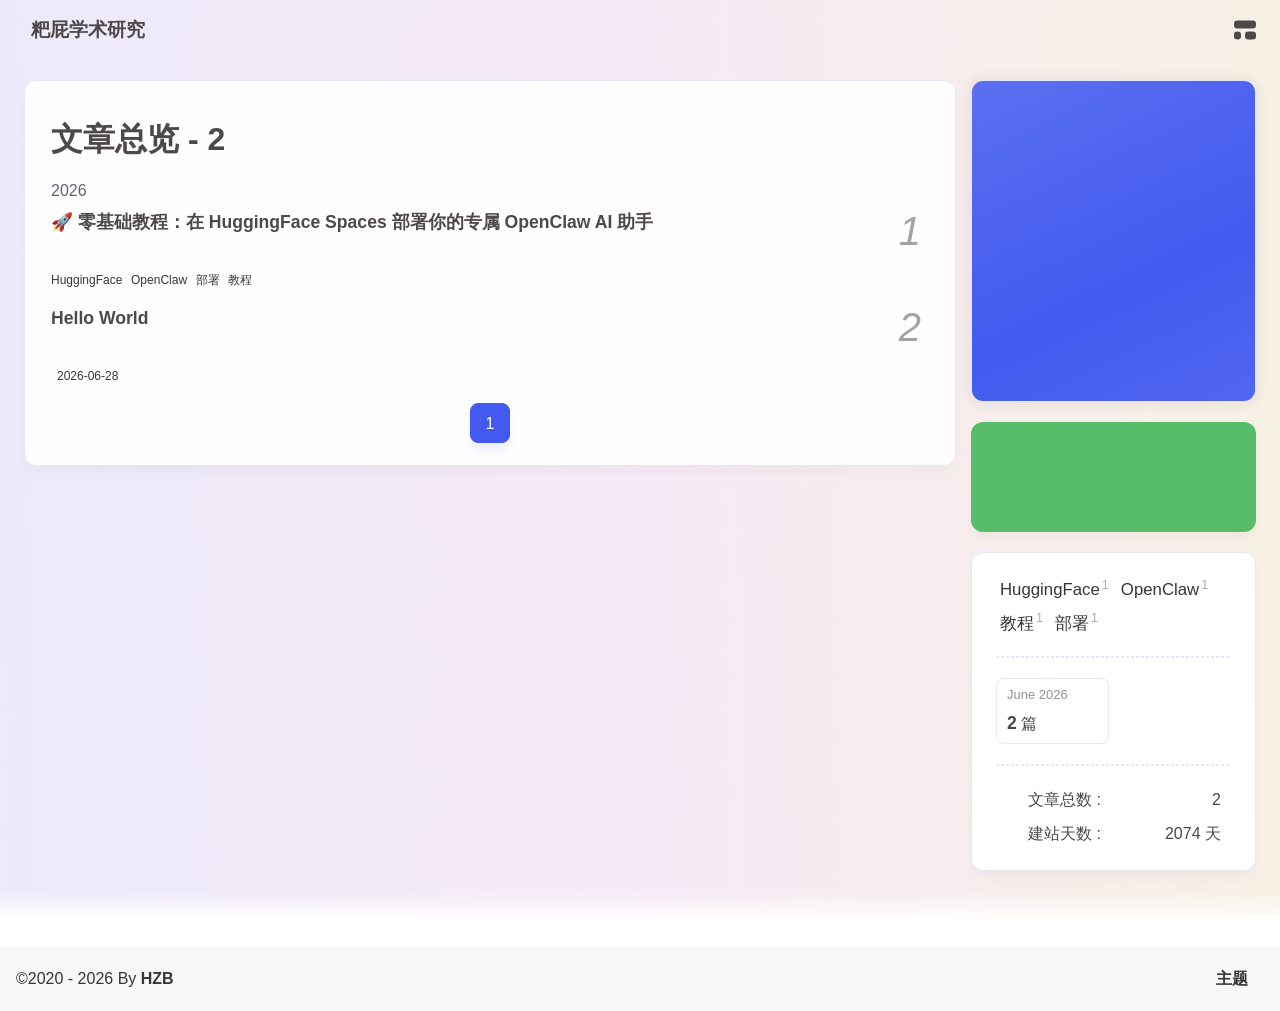
==== archives/index.html @ 5ebb1b1a "Site updated: 2026-06-28 13:34:17" ====
<!DOCTYPE html><html lang="zh" data-theme="light"><head><meta charset="UTF-8"><meta http-equiv="X-UA-Compatible" content="IE=edge"><meta name="viewport" content="width=device-width, initial-scale=1.0, user-scalable=no"><title>归档 | 粑屁学术研究</title><meta name="author" content="HZB"><meta name="copyright" content="HZB"><meta name="format-detection" content="telephone=no"><meta name="theme-color" content="#f7f9fe"><meta name="mobile-web-app-capable" content="yes"><meta name="apple-touch-fullscreen" content="yes"><meta name="apple-mobile-web-app-title" content="归档"><meta name="application-name" content="归档"><meta name="apple-mobile-web-app-capable" content="yes"><meta name="apple-mobile-web-app-status-bar-style" content="#f7f9fe"><meta property="og:type" content="website"><meta property="og:title" content="归档"><meta property="og:url" content="http://878088.xyz/archives/index.html"><meta property="og:site_name" content="粑屁学术研究"><meta property="og:description" content="归档"><meta property="og:locale" content="zh"><meta property="og:image" content="https://bu.dusays.com/2023/04/27/64496e511b09c.jpg"><meta property="article:author" content="HZB"><meta property="article:tag"><meta name="twitter:card" content="summary"><meta name="twitter:image" content="https://bu.dusays.com/2023/04/27/64496e511b09c.jpg"><meta name="description" content="归档"><link rel="shortcut icon" href="/favicon.ico"><link rel="canonical" href="http://878088.xyz/archives/"><link rel="preconnect" href="//cdn.cbd.int"/><meta name="google-site-verification" content="xxx"/><meta name="baidu-site-verification" content="code-xxx"/><meta name="msvalidate.01" content="xxx"/><link rel="stylesheet" href="/css/index.css"><link rel="stylesheet" href="https://cdn.cbd.int/node-snackbar@0.1.16/dist/snackbar.min.css" media="print" onload="this.media='all'"><link rel="stylesheet" href="https://cdn.cbd.int/@fancyapps/ui@6.1.6/dist/fancybox/fancybox.css" media="print" onload="this.media='all'"><script>const GLOBAL_CONFIG = {
  linkPageTop: undefined,
  peoplecanvas: {"enable":true,"img":"https://upload-bbs.miyoushe.com/upload/2024/07/27/125766904/ba62475f396df9de3316a08ed9e65d86_5680958632268053399..png"},
  postHeadAiDescription: {"enable":true,"gptName":"AnZhiYu","mode":"local","switchBtn":false,"btnLink":"https://afdian.net/item/886a79d4db6711eda42a52540025c377","randomNum":3,"basicWordCount":1000,"key":"xxxx","Referer":"https://xx.xx/"},
  diytitle: {"enable":true,"leaveTitle":"w(ﾟДﾟ)w 不要走！再看看嘛！","backTitle":"♪(^∇^*)欢迎肥来！"},
  LA51: undefined,
  greetingBox: undefined,
  twikooEnvId: '',
  commentBarrageConfig:undefined,
  music_page_default: "nav_music",
  root: '/',
  preloader: {"source":3},
  friends_vue_info: undefined,
  navMusic: true,
  mainTone: undefined,
  authorStatus: undefined,
  algolia: undefined,
  localSearch: undefined,
  translate: {"defaultEncoding":2,"translateDelay":0,"msgToTraditionalChinese":"繁","msgToSimplifiedChinese":"简","rightMenuMsgToTraditionalChinese":"转为繁体","rightMenuMsgToSimplifiedChinese":"转为简体"},
  noticeOutdate: undefined,
  highlight: {"plugin":"highlight.js","highlightCopy":true,"highlightLang":true,"highlightHeightLimit":330},
  copy: {
    success: '复制成功',
    error: '复制错误',
    noSupport: '浏览器不支持'
  },
  relativeDate: {
    homepage: false,
    simplehomepage: true,
    post: false
  },
  runtime: '天',
  date_suffix: {
    just: '刚刚',
    min: '分钟前',
    hour: '小时前',
    day: '天前',
    month: '个月前'
  },
  copyright: {"copy":true,"copyrightEbable":false,"limitCount":50,"languages":{"author":"作者: HZB","link":"链接: ","source":"来源: 粑屁学术研究","info":"著作权归作者所有。商业转载请联系作者获得授权，非商业转载请注明出处。","copySuccess":"复制成功，复制和转载请标注本文地址"}},
  lightbox: 'fancybox',
  Snackbar: {"chs_to_cht":"你已切换为繁体","cht_to_chs":"你已切换为简体","day_to_night":"你已切换为深色模式","night_to_day":"你已切换为浅色模式","bgLight":"#425AEF","bgDark":"#1f1f1f","position":"top-center"},
  source: {
    justifiedGallery: {
      js: 'https://cdn.cbd.int/flickr-justified-gallery@2.2.0/dist/fjGallery.min.js',
      css: 'https://cdn.cbd.int/flickr-justified-gallery@2.2.0/dist/fjGallery.css'
    }
  },
  isPhotoFigcaption: false,
  islazyload: true,
  isAnchor: false,
  shortcutKey: undefined,
  autoDarkmode: true
}</script><script id="config-diff">var GLOBAL_CONFIG_SITE = {
  configTitle: '粑屁学术研究',
  title: '归档',
  postAI: '',
  pageFillDescription: '归档',
  isPost: false,
  isHome: false,
  isHighlightShrink: false,
  isToc: false,
  postUpdate: '2026-06-28 13:34:13',
  postMainColor: '',
}</script><noscript><style type="text/css">
  #nav {
    opacity: 1
  }
  .justified-gallery img {
    opacity: 1
  }

  #recent-posts time,
  #post-meta time {
    display: inline !important
  }
</style></noscript><script>(win=>{
      win.saveToLocal = {
        set: (key, value, ttl) => {
          if (ttl === 0) return
          const now = Date.now()
          const expiry = now + ttl * 86400000
          const item = {
            value,
            expiry
          }
          localStorage.setItem(key, JSON.stringify(item))
        },
      
        get: key => {
          const itemStr = localStorage.getItem(key)
      
          if (!itemStr) {
            return undefined
          }
          const item = JSON.parse(itemStr)
          const now = Date.now()
      
          if (now > item.expiry) {
            localStorage.removeItem(key)
            return undefined
          }
          return item.value
        }
      }
    
      win.getScript = (url, attr = {}) => new Promise((resolve, reject) => {
        const script = document.createElement('script')
        script.src = url
        script.async = true
        script.onerror = reject
        script.onload = script.onreadystatechange = function() {
          const loadState = this.readyState
          if (loadState && loadState !== 'loaded' && loadState !== 'complete') return
          script.onload = script.onreadystatechange = null
          resolve()
        }

        Object.keys(attr).forEach(key => {
          script.setAttribute(key, attr[key])
        })

        document.head.appendChild(script)
      })
    
      win.getCSS = (url, id = false) => new Promise((resolve, reject) => {
        const link = document.createElement('link')
        link.rel = 'stylesheet'
        link.href = url
        if (id) link.id = id
        link.onerror = reject
        link.onload = link.onreadystatechange = function() {
          const loadState = this.readyState
          if (loadState && loadState !== 'loaded' && loadState !== 'complete') return
          link.onload = link.onreadystatechange = null
          resolve()
        }
        document.head.appendChild(link)
      })
    
      win.activateDarkMode = () => {
        document.documentElement.setAttribute('data-theme', 'dark')
        if (document.querySelector('meta[name="theme-color"]') !== null) {
          document.querySelector('meta[name="theme-color"]').setAttribute('content', '#18171d')
        }
      }
      win.activateLightMode = () => {
        document.documentElement.setAttribute('data-theme', 'light')
        if (document.querySelector('meta[name="theme-color"]') !== null) {
          document.querySelector('meta[name="theme-color"]').setAttribute('content', '#f7f9fe')
        }
      }
      const t = saveToLocal.get('theme')
    
          const isDarkMode = window.matchMedia('(prefers-color-scheme: dark)').matches
          const isLightMode = window.matchMedia('(prefers-color-scheme: light)').matches
          const isNotSpecified = window.matchMedia('(prefers-color-scheme: no-preference)').matches
          const hasNoSupport = !isDarkMode && !isLightMode && !isNotSpecified

          if (t === undefined) {
            if (isLightMode) activateLightMode()
            else if (isDarkMode) activateDarkMode()
            else if (isNotSpecified || hasNoSupport) {
              const now = new Date()
              const hour = now.getHours()
              const isNight = hour <= 6 || hour >= 18
              isNight ? activateDarkMode() : activateLightMode()
            }
            window.matchMedia('(prefers-color-scheme: dark)').addListener(e => {
              if (saveToLocal.get('theme') === undefined) {
                e.matches ? activateDarkMode() : activateLightMode()
              }
            })
          } else if (t === 'light') activateLightMode()
          else activateDarkMode()
        
      const asideStatus = saveToLocal.get('aside-status')
      if (asideStatus !== undefined) {
        if (asideStatus === 'hide') {
          document.documentElement.classList.add('hide-aside')
        } else {
          document.documentElement.classList.remove('hide-aside')
        }
      }
    
      const detectApple = () => {
        if(/iPad|iPhone|iPod|Macintosh/.test(navigator.userAgent)){
          document.documentElement.classList.add('apple')
        }
      }
      detectApple()
    })(window)</script><link rel="stylesheet" href="/css/custom.css" media="defer" onload="this.media='all'"><meta name="generator" content="Hexo 8.1.2"></head><body data-type="anzhiyu"><div id="web_bg"></div><div id="an_music_bg"></div><div id="loading-box" onclick="document.getElementById(&quot;loading-box&quot;).classList.add(&quot;loaded&quot;)"><div class="loading-bg"><img class="loading-img nolazyload" alt="加载头像" src="https://npm.elemecdn.com/anzhiyu-blog-static@1.0.4/img/avatar.jpg"/><div class="loading-image-dot"></div></div></div><script>const preloader = {
  endLoading: () => {
    document.getElementById('loading-box').classList.add("loaded");
  },
  initLoading: () => {
    document.getElementById('loading-box').classList.remove("loaded")
  }
}
window.addEventListener('load',()=> { preloader.endLoading() })
setTimeout(function(){preloader.endLoading();},10000)

if (true) {
  document.addEventListener('pjax:send', () => { preloader.initLoading() })
  document.addEventListener('pjax:complete', () => { preloader.endLoading() })
}</script><link rel="stylesheet" href="https://cdn.cbd.int/anzhiyu-theme-static@1.1.10/progress_bar/progress_bar.css"/><script async="async" src="https://cdn.cbd.int/pace-js@1.2.4/pace.min.js" data-pace-options="{ &quot;restartOnRequestAfter&quot;:false,&quot;eventLag&quot;:false}"></script><div class="page" id="body-wrap"><header class="not-top-img" id="page-header"><nav id="nav"><div id="nav-group"><span id="blog_name"><a id="site-name" href="/" accesskey="h"><div class="title">粑屁学术研究</div><i class="anzhiyufont anzhiyu-icon-house-chimney"></i></a></span><div class="mask-name-container"><div id="name-container"><a id="page-name" href="javascript:anzhiyu.scrollToDest(0, 500)">PAGE_NAME</a></div></div><div id="menus"></div><div id="nav-right"><div class="nav-button" id="randomPost_button"><a class="site-page" onclick="toRandomPost()" title="隨機前往一個文章" href="javascript:void(0);"><i class="anzhiyufont anzhiyu-icon-dice"></i></a></div><input id="center-console" type="checkbox"/><label class="widget" for="center-console" title="中控台" onclick="anzhiyu.switchConsole();"><i class="left"></i><i class="widget center"></i><i class="widget right"></i></label><div id="console"><div class="console-card-group-reward"><ul class="reward-all console-card"><li class="reward-item"><a href="https://npm.elemecdn.com/anzhiyu-blog@1.1.6/img/post/common/qrcode-weichat.png" target="_blank"><img class="post-qr-code-img" alt="微信" src= "[data-uri]" onerror="this.onerror=null,this.src=&quot;/img/404.jpg&quot;" data-lazy-src="https://npm.elemecdn.com/anzhiyu-blog@1.1.6/img/post/common/qrcode-weichat.png"/></a><div class="post-qr-code-desc">微信</div></li><li class="reward-item"><a href="https://npm.elemecdn.com/anzhiyu-blog@1.1.6/img/post/common/qrcode-alipay.png" target="_blank"><img class="post-qr-code-img" alt="支付宝" src= "[data-uri]" onerror="this.onerror=null,this.src=&quot;/img/404.jpg&quot;" data-lazy-src="https://npm.elemecdn.com/anzhiyu-blog@1.1.6/img/post/common/qrcode-alipay.png"/></a><div class="post-qr-code-desc">支付宝</div></li></ul></div><div class="console-card-group"><div class="console-card-group-left"><div class="console-card" id="card-newest-comments"><div class="card-content"><div class="author-content-item-tips">互動</div><span class="author-content-item-title"> 最新评论</span></div><div class="aside-list"><span>正在加载中...</span></div></div></div><div class="console-card-group-right"><div class="console-card tags"><div class="card-content"><div class="author-content-item-tips">興趣點</div><span class="author-content-item-title">尋找你感興趣的領域</span><div class="card-tags"><div class="item-headline"></div><div class="card-tag-cloud"><a href="/tags/HuggingFace/" style="font-size: 1.05rem;">HuggingFace<sup>1</sup></a><a href="/tags/OpenClaw/" style="font-size: 1.05rem;">OpenClaw<sup>1</sup></a><a href="/tags/%E6%95%99%E7%A8%8B/" style="font-size: 1.05rem;">教程<sup>1</sup></a><a href="/tags/%E9%83%A8%E7%BD%B2/" style="font-size: 1.05rem;">部署<sup>1</sup></a></div></div><hr/></div></div><div class="console-card history"><div class="item-headline"><i class="anzhiyufont anzhiyu-icon-box-archiv"></i><span>文章</span></div><div class="card-archives"><div class="item-headline"><i class="anzhiyufont anzhiyu-icon-archive"></i><span>归档</span></div><ul class="card-archive-list"><li class="card-archive-list-item"><a class="card-archive-list-link" href="/archives/2026/06/"><span class="card-archive-list-date">June 2026</span><div class="card-archive-list-count-group"><span class="card-archive-list-count">2</span><span>篇</span></div></a></li></ul></div><hr/></div></div></div><div class="button-group"><div class="console-btn-item"><a class="darkmode_switchbutton" title="顯示模式切換" href="javascript:void(0);"><i class="anzhiyufont anzhiyu-icon-moon"></i></a></div><div class="console-btn-item" id="consoleHideAside" onclick="anzhiyu.hideAsideBtn()" title="邊欄顯示控制"><a class="asideSwitch"><i class="anzhiyufont anzhiyu-icon-arrows-left-right"></i></a></div><div class="console-btn-item" id="consoleMusic" onclick="anzhiyu.musicToggle()" title="音樂開關"><a class="music-switch"><i class="anzhiyufont anzhiyu-icon-music"></i></a></div></div><div class="console-mask" onclick="anzhiyu.hideConsole()" href="javascript:void(0);"></div></div><div class="nav-button" id="nav-totop"><a class="totopbtn" href="javascript:void(0);"><i class="anzhiyufont anzhiyu-icon-arrow-up"></i><span id="percent" onclick="anzhiyu.scrollToDest(0,500)">0</span></a></div><div id="toggle-menu"><a class="site-page" href="javascript:void(0);" title="切換"><i class="anzhiyufont anzhiyu-icon-bars"></i></a></div></div></div></nav></header><main id="blog-container"><div class="layout" id="content-inner"><div id="archive"><div class="article-sort-title">文章总览 - 2</div><div class="article-sort"><div class="article-sort-item year"><span>2026</span></div><div class="article-sort-item no-article-cover"><div class="article-sort-item-info"><a class="article-sort-item-title" href="/2026/06/28/huggingface-spaces-deploy/" title="🚀 零基础教程：在 HuggingFace Spaces 部署你的专属 OpenClaw AI 助手">🚀 零基础教程：在 HuggingFace Spaces 部署你的专属 OpenClaw AI 助手</a><span class="article-sort-item-index">1</span><div class="article-meta-wrap"><span class="article-sort-item-tags"><a class="article-meta__tags" href="/tags/HuggingFace/" tabindex="-1"> <span> <i class="anzhiyufont anzhiyu-icon-hashtag"></i>HuggingFace</span></a><a class="article-meta__tags" href="/tags/OpenClaw/" tabindex="-1"> <span> <i class="anzhiyufont anzhiyu-icon-hashtag"></i>OpenClaw</span></a><a class="article-meta__tags" href="/tags/%E9%83%A8%E7%BD%B2/" tabindex="-1"> <span> <i class="anzhiyufont anzhiyu-icon-hashtag"></i>部署</span></a><a class="article-meta__tags" href="/tags/%E6%95%99%E7%A8%8B/" tabindex="-1"> <span> <i class="anzhiyufont anzhiyu-icon-hashtag"></i>教程</span></a></span><div class="article-sort-item-time"><i class="anzhiyufont anzhiyu-icon-calendar-alt"></i><time class="post-meta-date-created" datetime="2026-06-28T13:33:00.000Z" title="发表于 2026-06-28 13:33:00">2026-06-28</time></div></div></div></div><div class="article-sort-item no-article-cover"><div class="article-sort-item-info"><a class="article-sort-item-title" href="/2026/06/28/hello-world/" title="Hello World">Hello World</a><span class="article-sort-item-index">2</span><div class="article-meta-wrap"><div class="article-sort-item-time"><i class="anzhiyufont anzhiyu-icon-calendar-alt"></i><time class="post-meta-date-created" datetime="2026-06-28T12:13:54.469Z" title="发表于 2026-06-28 12:13:54">2026-06-28</time></div></div></div></div></div><nav id="pagination"><div class="pagination"><span class="page-number current">1</span></div></nav></div><div class="aside-content" id="aside-content"><div class="card-widget card-info"><div class="card-content"><div class="author-info-avatar"><img class="avatar-img" src= "[data-uri]" onerror="this.onerror=null,this.src=&quot;/img/404.jpg&quot;" data-lazy-src="https://bu.dusays.com/2023/04/27/64496e511b09c.jpg" onerror="this.onerror=null;this.src='/img/friend_404.gif'" alt="avatar"/></div><div class="author-info__description"></div></div></div><div class="card-widget anzhiyu-right-widget" id="card-wechat" onclick="null"><div id="flip-wrapper"><div id="flip-content"><div class="face" style="background: url(https://bu.dusays.com/2023/01/13/63c02edf44033.png) center center / 100% no-repeat"></div><div class="back face" style="background: url(https://bu.dusays.com/2023/05/13/645fa415e8694.png) center center / 100% no-repeat"></div></div></div></div><div class="sticky_layout"><div class="card-widget"><div class="card-tags"><div class="item-headline"></div><div class="card-tag-cloud"><a href="/tags/HuggingFace/" style="font-size: 1.05rem;">HuggingFace<sup>1</sup></a><a href="/tags/OpenClaw/" style="font-size: 1.05rem;">OpenClaw<sup>1</sup></a><a href="/tags/%E6%95%99%E7%A8%8B/" style="font-size: 1.05rem;">教程<sup>1</sup></a><a href="/tags/%E9%83%A8%E7%BD%B2/" style="font-size: 1.05rem;">部署<sup>1</sup></a></div></div><hr/><div class="card-archives"><div class="item-headline"><i class="anzhiyufont anzhiyu-icon-archive"></i><span>归档</span></div><ul class="card-archive-list"><li class="card-archive-list-item"><a class="card-archive-list-link" href="/archives/2026/06/"><span class="card-archive-list-date">June 2026</span><div class="card-archive-list-count-group"><span class="card-archive-list-count">2</span><span>篇</span></div></a></li></ul></div><hr/><div class="card-webinfo"><div class="item-headline"><i class="anzhiyufont anzhiyu-icon-chart-line"></i><span>网站资讯</span></div><div class="webinfo"><div class="webinfo-item"><div class="webinfo-item-title"><i class="anzhiyufont anzhiyu-icon-file-lines"></i><div class="item-name">文章总数 :</div></div><div class="item-count">2</div></div><div class="webinfo-item"><div class="webinfo-item-title"><i class="anzhiyufont anzhiyu-icon-stopwatch"></i><div class="item-name">建站天数 :</div></div><div class="item-count" id="runtimeshow" data-publishDate="2021-04-01T00:00:00.000Z"><i class="anzhiyufont anzhiyu-icon-spinner anzhiyu-spin"></i></div></div></div></div></div></div></div></div></main><footer id="footer"><div id="footer-wrap"></div><div id="footer-bar"><div class="footer-bar-links"><div class="footer-bar-left"><div id="footer-bar-tips"><div class="copyright">&copy;2020 - 2026 By <a class="footer-bar-link" href="/" title="HZB" target="_blank">HZB</a></div></div><div id="footer-type-tips"></div></div><div class="footer-bar-right"><a class="footer-bar-link" target="_blank" rel="noopener" href="https://github.com/anzhiyu-c/hexo-theme-anzhiyu" title="主题">主题</a></div></div></div></footer></div><div id="sidebar"><div id="menu-mask"></div><div id="sidebar-menus"><div class="sidebar-site-data site-data is-center"><a href="/archives/" title="archive"><div class="headline">文章</div><div class="length-num">2</div></a><a href="/tags/" title="tag"><div class="headline">标签</div><div class="length-num">4</div></a><a href="/categories/" title="category"><div class="headline">分类</div><div class="length-num">1</div></a></div><span class="sidebar-menu-item-title">功能</span><div class="sidebar-menu-item"><a class="darkmode_switchbutton menu-child" href="javascript:void(0);" title="显示模式"><i class="anzhiyufont anzhiyu-icon-circle-half-stroke"></i><span>显示模式</span></a></div><div class="back-menu-list-groups"><div class="back-menu-list-group"><div class="back-menu-list-title">网页</div><div class="back-menu-list"><a class="back-menu-item" target="_blank" rel="noopener" href="https://hexo.anheyu.com/" title="博客"><img class="back-menu-item-icon" src= "[data-uri]" onerror="this.onerror=null,this.src=&quot;/img/404.jpg&quot;" data-lazy-src="/img/favicon.ico" alt="博客"/><span class="back-menu-item-text">博客</span></a></div></div><div class="back-menu-list-group"><div class="back-menu-list-title">项目</div><div class="back-menu-list"><a class="back-menu-item" target="_blank" rel="noopener" href="https://image.anheyu.com/" title="安知鱼图床"><img class="back-menu-item-icon" src= "[data-uri]" onerror="this.onerror=null,this.src=&quot;/img/404.jpg&quot;" data-lazy-src="https://image.anheyu.com/favicon.ico" alt="安知鱼图床"/><span class="back-menu-item-text">安知鱼图床</span></a></div></div></div><span class="sidebar-menu-item-title">标签</span><div class="card-tags"><div class="item-headline"></div><div class="card-tag-cloud"><a href="/tags/HuggingFace/" style="font-size: 0.88rem;">HuggingFace<sup>1</sup></a><a href="/tags/OpenClaw/" style="font-size: 0.88rem;">OpenClaw<sup>1</sup></a><a href="/tags/%E6%95%99%E7%A8%8B/" style="font-size: 0.88rem;">教程<sup>1</sup></a><a href="/tags/%E9%83%A8%E7%BD%B2/" style="font-size: 0.88rem;">部署<sup>1</sup></a></div></div><hr/></div></div><div id="rightside"><div id="rightside-config-hide"><button id="translateLink" type="button" title="简繁转换">繁</button><button id="darkmode" type="button" title="浅色和深色模式转换"><i class="anzhiyufont anzhiyu-icon-circle-half-stroke"></i></button><button id="hide-aside-btn" type="button" title="单栏和双栏切换"><i class="anzhiyufont anzhiyu-icon-arrows-left-right"></i></button></div><div id="rightside-config-show"><button id="rightside-config" type="button" title="设置"><i class="anzhiyufont anzhiyu-icon-gear"></i></button><button id="go-up" type="button" title="回到顶部"><i class="anzhiyufont anzhiyu-icon-arrow-up"></i></button></div></div><div id="nav-music"><a id="nav-music-hoverTips" onclick="anzhiyu.musicToggle()" accesskey="m">播放音乐</a><div id="console-music-bg"></div><meting-js id="8152976493" server="netease" type="playlist" mutex="true" preload="none" theme="var(--anzhiyu-main)" data-lrctype="0" order="random" volume="0.7"></meting-js></div><div id="rightMenu"><div class="rightMenu-group rightMenu-small"><div class="rightMenu-item" id="menu-backward"><i class="anzhiyufont anzhiyu-icon-arrow-left"></i></div><div class="rightMenu-item" id="menu-forward"><i class="anzhiyufont anzhiyu-icon-arrow-right"></i></div><div class="rightMenu-item" id="menu-refresh"><i class="anzhiyufont anzhiyu-icon-arrow-rotate-right" style="font-size: 1rem;"></i></div><div class="rightMenu-item" id="menu-top"><i class="anzhiyufont anzhiyu-icon-arrow-up"></i></div></div><div class="rightMenu-group rightMenu-line rightMenuPlugin"><div class="rightMenu-item" id="menu-copytext"><i class="anzhiyufont anzhiyu-icon-copy"></i><span>复制选中文本</span></div><div class="rightMenu-item" id="menu-pastetext"><i class="anzhiyufont anzhiyu-icon-paste"></i><span>粘贴文本</span></div><a class="rightMenu-item" id="menu-commenttext"><i class="anzhiyufont anzhiyu-icon-comment-medical"></i><span>引用到评论</span></a><div class="rightMenu-item" id="menu-newwindow"><i class="anzhiyufont anzhiyu-icon-window-restore"></i><span>新窗口打开</span></div><div class="rightMenu-item" id="menu-copylink"><i class="anzhiyufont anzhiyu-icon-link"></i><span>复制链接地址</span></div><div class="rightMenu-item" id="menu-copyimg"><i class="anzhiyufont anzhiyu-icon-images"></i><span>复制此图片</span></div><div class="rightMenu-item" id="menu-downloadimg"><i class="anzhiyufont anzhiyu-icon-download"></i><span>下载此图片</span></div><div class="rightMenu-item" id="menu-newwindowimg"><i class="anzhiyufont anzhiyu-icon-window-restore"></i><span>新窗口打开图片</span></div><div class="rightMenu-item" id="menu-search"><i class="anzhiyufont anzhiyu-icon-magnifying-glass"></i><span>站内搜索</span></div><div class="rightMenu-item" id="menu-searchBaidu"><i class="anzhiyufont anzhiyu-icon-magnifying-glass"></i><span>百度搜索</span></div><div class="rightMenu-item" id="menu-music-toggle"><i class="anzhiyufont anzhiyu-icon-play"></i><span>播放音乐</span></div><div class="rightMenu-item" id="menu-music-back"><i class="anzhiyufont anzhiyu-icon-backward"></i><span>切换到上一首</span></div><div class="rightMenu-item" id="menu-music-forward"><i class="anzhiyufont anzhiyu-icon-forward"></i><span>切换到下一首</span></div><div class="rightMenu-item" id="menu-music-playlist" onclick="window.open(&quot;https://y.qq.com/n/ryqq/playlist/8802438608&quot;, &quot;_blank&quot;);" style="display: none;"><i class="anzhiyufont anzhiyu-icon-radio"></i><span>查看所有歌曲</span></div><div class="rightMenu-item" id="menu-music-copyMusicName"><i class="anzhiyufont anzhiyu-icon-copy"></i><span>复制歌名</span></div></div><div class="rightMenu-group rightMenu-line rightMenuOther"><a class="rightMenu-item menu-link" id="menu-randomPost"><i class="anzhiyufont anzhiyu-icon-shuffle"></i><span>随便逛逛</span></a><a class="rightMenu-item menu-link" href="/categories/"><i class="anzhiyufont anzhiyu-icon-cube"></i><span>博客分类</span></a><a class="rightMenu-item menu-link" href="/tags/"><i class="anzhiyufont anzhiyu-icon-tags"></i><span>文章标签</span></a></div><div class="rightMenu-group rightMenu-line rightMenuOther"><a class="rightMenu-item" id="menu-copy" href="javascript:void(0);"><i class="anzhiyufont anzhiyu-icon-copy"></i><span>复制地址</span></a><a class="rightMenu-item" id="menu-commentBarrage" href="javascript:void(0);"><i class="anzhiyufont anzhiyu-icon-message"></i><span class="menu-commentBarrage-text">关闭热评</span></a><a class="rightMenu-item" id="menu-darkmode" href="javascript:void(0);"><i class="anzhiyufont anzhiyu-icon-circle-half-stroke"></i><span class="menu-darkmode-text">深色模式</span></a><a class="rightMenu-item" id="menu-translate" href="javascript:void(0);"><i class="anzhiyufont anzhiyu-icon-language"></i><span>轉為繁體</span></a></div></div><div id="rightmenu-mask"></div><div><script src="/js/utils.js"></script><script src="/js/main.js"></script><script src="/js/tw_cn.js"></script><script src="https://cdn.cbd.int/@fancyapps/ui@6.1.6/dist/fancybox/fancybox.umd.js"></script><script src="https://cdn.cbd.int/instant.page@5.2.0/instantpage.js" type="module"></script><script src="https://cdn.cbd.int/vanilla-lazyload@19.1.3/dist/lazyload.iife.min.js"></script><script src="https://cdn.cbd.int/node-snackbar@0.1.16/dist/snackbar.min.js"></script><canvas id="universe"></canvas><script async src="https://npm.elemecdn.com/anzhiyu-theme-static@1.0.0/dark/dark.js"></script><script>// 消除控制台打印
var HoldLog = console.log;
console.log = function () {};
let now1 = new Date();
queueMicrotask(() => {
  const Log = function () {
    HoldLog.apply(console, arguments);
  }; //在恢复前输出日志
  const grt = new Date("04/01/2021 00:00:00"); //此处修改你的建站时间或者网站上线时间
  now1.setTime(now1.getTime() + 250);
  const days = (now1 - grt) / 1000 / 60 / 60 / 24;
  const dnum = Math.floor(days);
  const ascll = [
    `欢迎使用安知鱼!`,
    `生活明朗, 万物可爱`,
    `
        
       █████╗ ███╗   ██╗███████╗██╗  ██╗██╗██╗   ██╗██╗   ██╗
      ██╔══██╗████╗  ██║╚══███╔╝██║  ██║██║╚██╗ ██╔╝██║   ██║
      ███████║██╔██╗ ██║  ███╔╝ ███████║██║ ╚████╔╝ ██║   ██║
      ██╔══██║██║╚██╗██║ ███╔╝  ██╔══██║██║  ╚██╔╝  ██║   ██║
      ██║  ██║██║ ╚████║███████╗██║  ██║██║   ██║   ╚██████╔╝
      ╚═╝  ╚═╝╚═╝  ╚═══╝╚══════╝╚═╝  ╚═╝╚═╝   ╚═╝    ╚═════╝
        
        `,
    "已上线",
    dnum,
    "天",
    "©2020 By 安知鱼 V1.7.1",
  ];
  const ascll2 = [`NCC2-036`, `调用前置摄像头拍照成功，识别为【小笨蛋】.`, `Photo captured: `, `🤪`];

  setTimeout(
    Log.bind(
      console,
      `\n%c${ascll[0]} %c ${ascll[1]} %c ${ascll[2]} %c${ascll[3]}%c ${ascll[4]}%c ${ascll[5]}\n\n%c ${ascll[6]}\n`,
      "color:#425AEF",
      "",
      "color:#425AEF",
      "color:#425AEF",
      "",
      "color:#425AEF",
      ""
    )
  );
  setTimeout(
    Log.bind(
      console,
      `%c ${ascll2[0]} %c ${ascll2[1]} %c \n${ascll2[2]} %c\n${ascll2[3]}\n`,
      "color:white; background-color:#4fd953",
      "",
      "",
      'background:url("https://npm.elemecdn.com/anzhiyu-blog@1.1.6/img/post/common/tinggge.gif") no-repeat;font-size:450%'
    )
  );

  setTimeout(Log.bind(console, "%c WELCOME %c 你好，小笨蛋.", "color:white; background-color:#4f90d9", ""));

  setTimeout(
    console.warn.bind(
      console,
      "%c ⚡ Powered by 安知鱼 %c 你正在访问 HZB 的博客.",
      "color:white; background-color:#f0ad4e",
      ""
    )
  );

  setTimeout(Log.bind(console, "%c W23-12 %c 你已打开控制台.", "color:white; background-color:#4f90d9", ""));

  setTimeout(
    console.warn.bind(console, "%c S013-782 %c 你现在正处于监控中.", "color:white; background-color:#d9534f", "")
  );
});</script><script async src="/anzhiyu/random.js"></script><div class="js-pjax"><input type="hidden" name="page-type" id="page-type" value="anzhiyu"></div><script>var visitorMail = "";
</script><script async data-pjax src="https://cdn.cbd.int/anzhiyu-theme-static@1.0.0/waterfall/waterfall.js"></script><script src="https://cdn.cbd.int/qrcodejs@1.0.0/qrcode.min.js"></script><link rel="stylesheet" href="https://cdn.cbd.int/anzhiyu-theme-static@1.1.9/icon/ali_iconfont_css.css"><link rel="stylesheet" href="https://cdn.cbd.int/anzhiyu-theme-static@1.0.0/aplayer/APlayer.min.css" media="print" onload="this.media='all'"><script src="https://cdn.cbd.int/anzhiyu-blog-static@1.0.1/js/APlayer.min.js"></script><script src="https://cdn.cbd.int/hexo-anzhiyu-music@1.0.1/assets/js/Meting2.min.js"></script><script src="https://cdn.cbd.int/pjax@0.2.8/pjax.min.js"></script><script>let pjaxSelectors = ["head > title","#config-diff","#body-wrap","#rightside-config-hide","#rightside-config-show",".js-pjax"]
var pjax = new Pjax({
  elements: 'a:not([target="_blank"])',
  selectors: pjaxSelectors,
  cacheBust: false,
  analytics: false,
  scrollRestoration: false
})

document.addEventListener('pjax:send', function () {
  // removeEventListener scroll 
  anzhiyu.removeGlobalFnEvent('pjax')
  anzhiyu.removeGlobalFnEvent('themeChange')

  document.getElementById('rightside').classList.remove('rightside-show')
  
  if (window.aplayers) {
    for (let i = 0; i < window.aplayers.length; i++) {
      if (!window.aplayers[i].options.fixed) {
        window.aplayers[i].destroy()
      }
    }
  }

  typeof typed === 'object' && typed.destroy()

  //reset readmode
  const $bodyClassList = document.body.classList
  $bodyClassList.contains('read-mode') && $bodyClassList.remove('read-mode')
})

document.addEventListener('pjax:complete', function () {
  window.refreshFn()

  document.querySelectorAll('script[data-pjax]').forEach(item => {
    const newScript = document.createElement('script')
    const content = item.text || item.textContent || item.innerHTML || ""
    Array.from(item.attributes).forEach(attr => newScript.setAttribute(attr.name, attr.value))
    newScript.appendChild(document.createTextNode(content))
    item.parentNode.replaceChild(newScript, item)
  })

  GLOBAL_CONFIG.islazyload && window.lazyLoadInstance.update()

  typeof panguInit === 'function' && panguInit()

  // google analytics
  typeof gtag === 'function' && gtag('config', '', {'page_path': window.location.pathname});

  // baidu analytics
  typeof _hmt === 'object' && _hmt.push(['_trackPageview',window.location.pathname]);

  typeof loadMeting === 'function' && document.getElementsByClassName('aplayer').length && loadMeting()

  // prismjs
  typeof Prism === 'object' && Prism.highlightAll()
})

document.addEventListener('pjax:error', e => {
  if (e.request.status === 404) {
    pjax.loadUrl('/404.html')
  }
})</script><script charset="UTF-8" src="https://cdn.cbd.int/anzhiyu-theme-static@1.1.5/accesskey/accesskey.js"></script></div><div id="popup-window"><div class="popup-window-title">通知</div><div class="popup-window-divider"></div><div class="popup-window-content"><div class="popup-tip">你好呀</div><div class="popup-link"><i class="anzhiyufont anzhiyu-icon-arrow-circle-right"></i></div></div></div></body></html>
---- css/custom.css ----
/* 网站背景渐变美化 */
#web_bg {
    background: linear-gradient(90deg, rgba(135, 206, 235, .1), rgba(147, 112, 219, .1) 25%, rgba(255, 105, 180, .1) 50%, rgba(255, 165, 0, .1) 75%, rgba(124, 252, 0, .1) 100%);
    transition: background 0.5s ease;
}

[data-theme=dark] #web_bg {
    background: linear-gradient(90deg, rgba(20, 20, 40, .5), rgba(40, 20, 60, .5) 25%, rgba(60, 20, 40, .5) 50%, rgba(40, 40, 20, .5) 75%, rgba(20, 40, 20, .5) 100%);
}
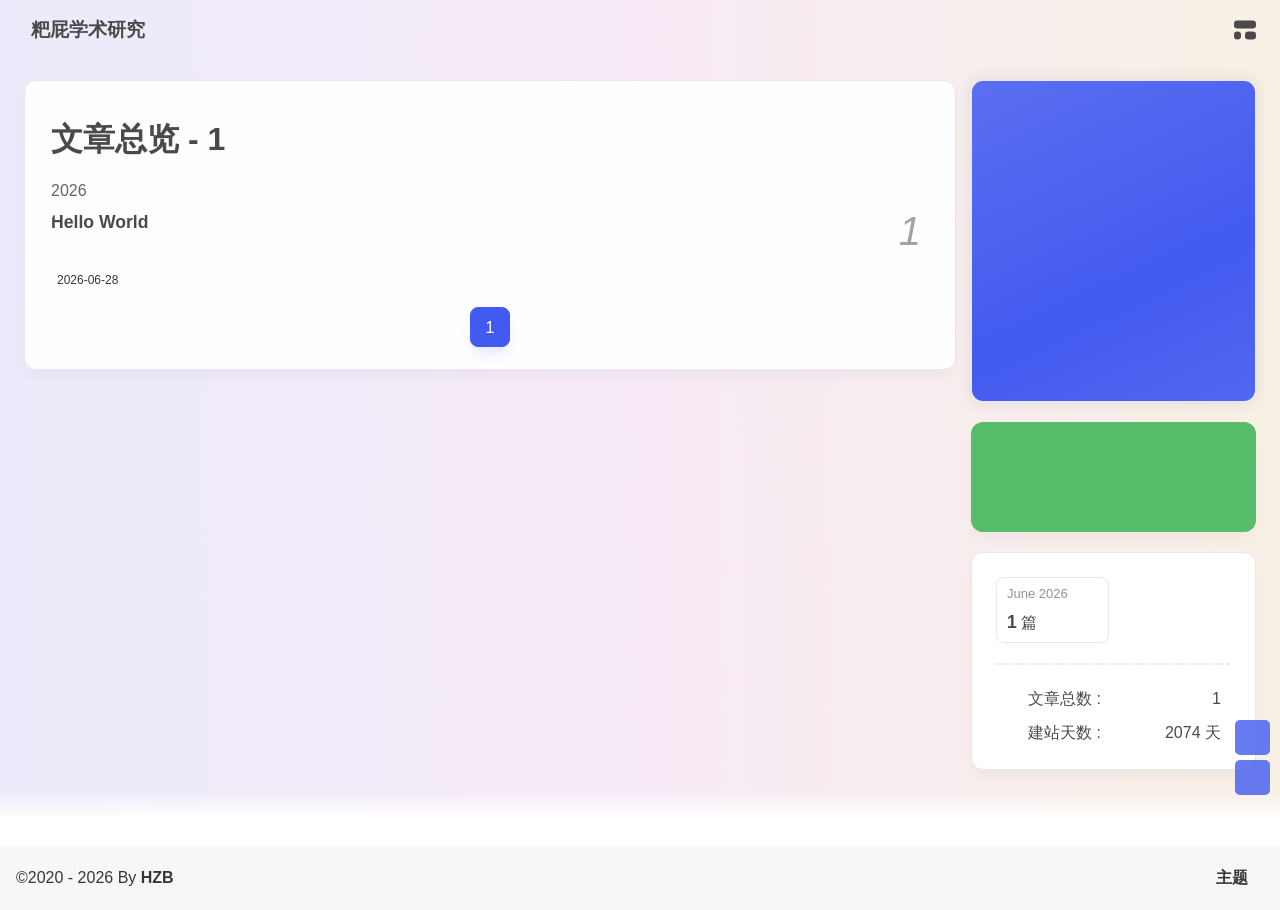
==== commit 72c664e0: "Site updated: 2026-06-28 14:05:19" ====
--- a/archives/index.html
+++ b/archives/index.html
@@ -60,7 +60,7 @@
   isHome: false,
   isHighlightShrink: false,
   isToc: false,
-  postUpdate: '2026-06-28 13:34:13',
+  postUpdate: '2026-06-28 14:05:15',
   postMainColor: '',
 }</script><noscript><style type="text/css">
   #nav {
@@ -203,7 +203,7 @@
 if (true) {
   document.addEventListener('pjax:send', () => { preloader.initLoading() })
   document.addEventListener('pjax:complete', () => { preloader.endLoading() })
-}</script><link rel="stylesheet" href="https://cdn.cbd.int/anzhiyu-theme-static@1.1.10/progress_bar/progress_bar.css"/><script async="async" src="https://cdn.cbd.int/pace-js@1.2.4/pace.min.js" data-pace-options="{ &quot;restartOnRequestAfter&quot;:false,&quot;eventLag&quot;:false}"></script><div class="page" id="body-wrap"><header class="not-top-img" id="page-header"><nav id="nav"><div id="nav-group"><span id="blog_name"><a id="site-name" href="/" accesskey="h"><div class="title">粑屁学术研究</div><i class="anzhiyufont anzhiyu-icon-house-chimney"></i></a></span><div class="mask-name-container"><div id="name-container"><a id="page-name" href="javascript:anzhiyu.scrollToDest(0, 500)">PAGE_NAME</a></div></div><div id="menus"></div><div id="nav-right"><div class="nav-button" id="randomPost_button"><a class="site-page" onclick="toRandomPost()" title="隨機前往一個文章" href="javascript:void(0);"><i class="anzhiyufont anzhiyu-icon-dice"></i></a></div><input id="center-console" type="checkbox"/><label class="widget" for="center-console" title="中控台" onclick="anzhiyu.switchConsole();"><i class="left"></i><i class="widget center"></i><i class="widget right"></i></label><div id="console"><div class="console-card-group-reward"><ul class="reward-all console-card"><li class="reward-item"><a href="https://npm.elemecdn.com/anzhiyu-blog@1.1.6/img/post/common/qrcode-weichat.png" target="_blank"><img class="post-qr-code-img" alt="微信" src= "[data-uri]" onerror="this.onerror=null,this.src=&quot;/img/404.jpg&quot;" data-lazy-src="https://npm.elemecdn.com/anzhiyu-blog@1.1.6/img/post/common/qrcode-weichat.png"/></a><div class="post-qr-code-desc">微信</div></li><li class="reward-item"><a href="https://npm.elemecdn.com/anzhiyu-blog@1.1.6/img/post/common/qrcode-alipay.png" target="_blank"><img class="post-qr-code-img" alt="支付宝" src= "[data-uri]" onerror="this.onerror=null,this.src=&quot;/img/404.jpg&quot;" data-lazy-src="https://npm.elemecdn.com/anzhiyu-blog@1.1.6/img/post/common/qrcode-alipay.png"/></a><div class="post-qr-code-desc">支付宝</div></li></ul></div><div class="console-card-group"><div class="console-card-group-left"><div class="console-card" id="card-newest-comments"><div class="card-content"><div class="author-content-item-tips">互動</div><span class="author-content-item-title"> 最新评论</span></div><div class="aside-list"><span>正在加载中...</span></div></div></div><div class="console-card-group-right"><div class="console-card tags"><div class="card-content"><div class="author-content-item-tips">興趣點</div><span class="author-content-item-title">尋找你感興趣的領域</span><div class="card-tags"><div class="item-headline"></div><div class="card-tag-cloud"><a href="/tags/HuggingFace/" style="font-size: 1.05rem;">HuggingFace<sup>1</sup></a><a href="/tags/OpenClaw/" style="font-size: 1.05rem;">OpenClaw<sup>1</sup></a><a href="/tags/%E6%95%99%E7%A8%8B/" style="font-size: 1.05rem;">教程<sup>1</sup></a><a href="/tags/%E9%83%A8%E7%BD%B2/" style="font-size: 1.05rem;">部署<sup>1</sup></a></div></div><hr/></div></div><div class="console-card history"><div class="item-headline"><i class="anzhiyufont anzhiyu-icon-box-archiv"></i><span>文章</span></div><div class="card-archives"><div class="item-headline"><i class="anzhiyufont anzhiyu-icon-archive"></i><span>归档</span></div><ul class="card-archive-list"><li class="card-archive-list-item"><a class="card-archive-list-link" href="/archives/2026/06/"><span class="card-archive-list-date">June 2026</span><div class="card-archive-list-count-group"><span class="card-archive-list-count">2</span><span>篇</span></div></a></li></ul></div><hr/></div></div></div><div class="button-group"><div class="console-btn-item"><a class="darkmode_switchbutton" title="顯示模式切換" href="javascript:void(0);"><i class="anzhiyufont anzhiyu-icon-moon"></i></a></div><div class="console-btn-item" id="consoleHideAside" onclick="anzhiyu.hideAsideBtn()" title="邊欄顯示控制"><a class="asideSwitch"><i class="anzhiyufont anzhiyu-icon-arrows-left-right"></i></a></div><div class="console-btn-item" id="consoleMusic" onclick="anzhiyu.musicToggle()" title="音樂開關"><a class="music-switch"><i class="anzhiyufont anzhiyu-icon-music"></i></a></div></div><div class="console-mask" onclick="anzhiyu.hideConsole()" href="javascript:void(0);"></div></div><div class="nav-button" id="nav-totop"><a class="totopbtn" href="javascript:void(0);"><i class="anzhiyufont anzhiyu-icon-arrow-up"></i><span id="percent" onclick="anzhiyu.scrollToDest(0,500)">0</span></a></div><div id="toggle-menu"><a class="site-page" href="javascript:void(0);" title="切換"><i class="anzhiyufont anzhiyu-icon-bars"></i></a></div></div></div></nav></header><main id="blog-container"><div class="layout" id="content-inner"><div id="archive"><div class="article-sort-title">文章总览 - 2</div><div class="article-sort"><div class="article-sort-item year"><span>2026</span></div><div class="article-sort-item no-article-cover"><div class="article-sort-item-info"><a class="article-sort-item-title" href="/2026/06/28/huggingface-spaces-deploy/" title="🚀 零基础教程：在 HuggingFace Spaces 部署你的专属 OpenClaw AI 助手">🚀 零基础教程：在 HuggingFace Spaces 部署你的专属 OpenClaw AI 助手</a><span class="article-sort-item-index">1</span><div class="article-meta-wrap"><span class="article-sort-item-tags"><a class="article-meta__tags" href="/tags/HuggingFace/" tabindex="-1"> <span> <i class="anzhiyufont anzhiyu-icon-hashtag"></i>HuggingFace</span></a><a class="article-meta__tags" href="/tags/OpenClaw/" tabindex="-1"> <span> <i class="anzhiyufont anzhiyu-icon-hashtag"></i>OpenClaw</span></a><a class="article-meta__tags" href="/tags/%E9%83%A8%E7%BD%B2/" tabindex="-1"> <span> <i class="anzhiyufont anzhiyu-icon-hashtag"></i>部署</span></a><a class="article-meta__tags" href="/tags/%E6%95%99%E7%A8%8B/" tabindex="-1"> <span> <i class="anzhiyufont anzhiyu-icon-hashtag"></i>教程</span></a></span><div class="article-sort-item-time"><i class="anzhiyufont anzhiyu-icon-calendar-alt"></i><time class="post-meta-date-created" datetime="2026-06-28T13:33:00.000Z" title="发表于 2026-06-28 13:33:00">2026-06-28</time></div></div></div></div><div class="article-sort-item no-article-cover"><div class="article-sort-item-info"><a class="article-sort-item-title" href="/2026/06/28/hello-world/" title="Hello World">Hello World</a><span class="article-sort-item-index">2</span><div class="article-meta-wrap"><div class="article-sort-item-time"><i class="anzhiyufont anzhiyu-icon-calendar-alt"></i><time class="post-meta-date-created" datetime="2026-06-28T12:13:54.469Z" title="发表于 2026-06-28 12:13:54">2026-06-28</time></div></div></div></div></div><nav id="pagination"><div class="pagination"><span class="page-number current">1</span></div></nav></div><div class="aside-content" id="aside-content"><div class="card-widget card-info"><div class="card-content"><div class="author-info-avatar"><img class="avatar-img" src= "[data-uri]" onerror="this.onerror=null,this.src=&quot;/img/404.jpg&quot;" data-lazy-src="https://bu.dusays.com/2023/04/27/64496e511b09c.jpg" onerror="this.onerror=null;this.src='/img/friend_404.gif'" alt="avatar"/></div><div class="author-info__description"></div></div></div><div class="card-widget anzhiyu-right-widget" id="card-wechat" onclick="null"><div id="flip-wrapper"><div id="flip-content"><div class="face" style="background: url(https://bu.dusays.com/2023/01/13/63c02edf44033.png) center center / 100% no-repeat"></div><div class="back face" style="background: url(https://bu.dusays.com/2023/05/13/645fa415e8694.png) center center / 100% no-repeat"></div></div></div></div><div class="sticky_layout"><div class="card-widget"><div class="card-tags"><div class="item-headline"></div><div class="card-tag-cloud"><a href="/tags/HuggingFace/" style="font-size: 1.05rem;">HuggingFace<sup>1</sup></a><a href="/tags/OpenClaw/" style="font-size: 1.05rem;">OpenClaw<sup>1</sup></a><a href="/tags/%E6%95%99%E7%A8%8B/" style="font-size: 1.05rem;">教程<sup>1</sup></a><a href="/tags/%E9%83%A8%E7%BD%B2/" style="font-size: 1.05rem;">部署<sup>1</sup></a></div></div><hr/><div class="card-archives"><div class="item-headline"><i class="anzhiyufont anzhiyu-icon-archive"></i><span>归档</span></div><ul class="card-archive-list"><li class="card-archive-list-item"><a class="card-archive-list-link" href="/archives/2026/06/"><span class="card-archive-list-date">June 2026</span><div class="card-archive-list-count-group"><span class="card-archive-list-count">2</span><span>篇</span></div></a></li></ul></div><hr/><div class="card-webinfo"><div class="item-headline"><i class="anzhiyufont anzhiyu-icon-chart-line"></i><span>网站资讯</span></div><div class="webinfo"><div class="webinfo-item"><div class="webinfo-item-title"><i class="anzhiyufont anzhiyu-icon-file-lines"></i><div class="item-name">文章总数 :</div></div><div class="item-count">2</div></div><div class="webinfo-item"><div class="webinfo-item-title"><i class="anzhiyufont anzhiyu-icon-stopwatch"></i><div class="item-name">建站天数 :</div></div><div class="item-count" id="runtimeshow" data-publishDate="2021-04-01T00:00:00.000Z"><i class="anzhiyufont anzhiyu-icon-spinner anzhiyu-spin"></i></div></div></div></div></div></div></div></div></main><footer id="footer"><div id="footer-wrap"></div><div id="footer-bar"><div class="footer-bar-links"><div class="footer-bar-left"><div id="footer-bar-tips"><div class="copyright">&copy;2020 - 2026 By <a class="footer-bar-link" href="/" title="HZB" target="_blank">HZB</a></div></div><div id="footer-type-tips"></div></div><div class="footer-bar-right"><a class="footer-bar-link" target="_blank" rel="noopener" href="https://github.com/anzhiyu-c/hexo-theme-anzhiyu" title="主题">主题</a></div></div></div></footer></div><div id="sidebar"><div id="menu-mask"></div><div id="sidebar-menus"><div class="sidebar-site-data site-data is-center"><a href="/archives/" title="archive"><div class="headline">文章</div><div class="length-num">2</div></a><a href="/tags/" title="tag"><div class="headline">标签</div><div class="length-num">4</div></a><a href="/categories/" title="category"><div class="headline">分类</div><div class="length-num">1</div></a></div><span class="sidebar-menu-item-title">功能</span><div class="sidebar-menu-item"><a class="darkmode_switchbutton menu-child" href="javascript:void(0);" title="显示模式"><i class="anzhiyufont anzhiyu-icon-circle-half-stroke"></i><span>显示模式</span></a></div><div class="back-menu-list-groups"><div class="back-menu-list-group"><div class="back-menu-list-title">网页</div><div class="back-menu-list"><a class="back-menu-item" target="_blank" rel="noopener" href="https://hexo.anheyu.com/" title="博客"><img class="back-menu-item-icon" src= "[data-uri]" onerror="this.onerror=null,this.src=&quot;/img/404.jpg&quot;" data-lazy-src="/img/favicon.ico" alt="博客"/><span class="back-menu-item-text">博客</span></a></div></div><div class="back-menu-list-group"><div class="back-menu-list-title">项目</div><div class="back-menu-list"><a class="back-menu-item" target="_blank" rel="noopener" href="https://image.anheyu.com/" title="安知鱼图床"><img class="back-menu-item-icon" src= "[data-uri]" onerror="this.onerror=null,this.src=&quot;/img/404.jpg&quot;" data-lazy-src="https://image.anheyu.com/favicon.ico" alt="安知鱼图床"/><span class="back-menu-item-text">安知鱼图床</span></a></div></div></div><span class="sidebar-menu-item-title">标签</span><div class="card-tags"><div class="item-headline"></div><div class="card-tag-cloud"><a href="/tags/HuggingFace/" style="font-size: 0.88rem;">HuggingFace<sup>1</sup></a><a href="/tags/OpenClaw/" style="font-size: 0.88rem;">OpenClaw<sup>1</sup></a><a href="/tags/%E6%95%99%E7%A8%8B/" style="font-size: 0.88rem;">教程<sup>1</sup></a><a href="/tags/%E9%83%A8%E7%BD%B2/" style="font-size: 0.88rem;">部署<sup>1</sup></a></div></div><hr/></div></div><div id="rightside"><div id="rightside-config-hide"><button id="translateLink" type="button" title="简繁转换">繁</button><button id="darkmode" type="button" title="浅色和深色模式转换"><i class="anzhiyufont anzhiyu-icon-circle-half-stroke"></i></button><button id="hide-aside-btn" type="button" title="单栏和双栏切换"><i class="anzhiyufont anzhiyu-icon-arrows-left-right"></i></button></div><div id="rightside-config-show"><button id="rightside-config" type="button" title="设置"><i class="anzhiyufont anzhiyu-icon-gear"></i></button><button id="go-up" type="button" title="回到顶部"><i class="anzhiyufont anzhiyu-icon-arrow-up"></i></button></div></div><div id="nav-music"><a id="nav-music-hoverTips" onclick="anzhiyu.musicToggle()" accesskey="m">播放音乐</a><div id="console-music-bg"></div><meting-js id="8152976493" server="netease" type="playlist" mutex="true" preload="none" theme="var(--anzhiyu-main)" data-lrctype="0" order="random" volume="0.7"></meting-js></div><div id="rightMenu"><div class="rightMenu-group rightMenu-small"><div class="rightMenu-item" id="menu-backward"><i class="anzhiyufont anzhiyu-icon-arrow-left"></i></div><div class="rightMenu-item" id="menu-forward"><i class="anzhiyufont anzhiyu-icon-arrow-right"></i></div><div class="rightMenu-item" id="menu-refresh"><i class="anzhiyufont anzhiyu-icon-arrow-rotate-right" style="font-size: 1rem;"></i></div><div class="rightMenu-item" id="menu-top"><i class="anzhiyufont anzhiyu-icon-arrow-up"></i></div></div><div class="rightMenu-group rightMenu-line rightMenuPlugin"><div class="rightMenu-item" id="menu-copytext"><i class="anzhiyufont anzhiyu-icon-copy"></i><span>复制选中文本</span></div><div class="rightMenu-item" id="menu-pastetext"><i class="anzhiyufont anzhiyu-icon-paste"></i><span>粘贴文本</span></div><a class="rightMenu-item" id="menu-commenttext"><i class="anzhiyufont anzhiyu-icon-comment-medical"></i><span>引用到评论</span></a><div class="rightMenu-item" id="menu-newwindow"><i class="anzhiyufont anzhiyu-icon-window-restore"></i><span>新窗口打开</span></div><div class="rightMenu-item" id="menu-copylink"><i class="anzhiyufont anzhiyu-icon-link"></i><span>复制链接地址</span></div><div class="rightMenu-item" id="menu-copyimg"><i class="anzhiyufont anzhiyu-icon-images"></i><span>复制此图片</span></div><div class="rightMenu-item" id="menu-downloadimg"><i class="anzhiyufont anzhiyu-icon-download"></i><span>下载此图片</span></div><div class="rightMenu-item" id="menu-newwindowimg"><i class="anzhiyufont anzhiyu-icon-window-restore"></i><span>新窗口打开图片</span></div><div class="rightMenu-item" id="menu-search"><i class="anzhiyufont anzhiyu-icon-magnifying-glass"></i><span>站内搜索</span></div><div class="rightMenu-item" id="menu-searchBaidu"><i class="anzhiyufont anzhiyu-icon-magnifying-glass"></i><span>百度搜索</span></div><div class="rightMenu-item" id="menu-music-toggle"><i class="anzhiyufont anzhiyu-icon-play"></i><span>播放音乐</span></div><div class="rightMenu-item" id="menu-music-back"><i class="anzhiyufont anzhiyu-icon-backward"></i><span>切换到上一首</span></div><div class="rightMenu-item" id="menu-music-forward"><i class="anzhiyufont anzhiyu-icon-forward"></i><span>切换到下一首</span></div><div class="rightMenu-item" id="menu-music-playlist" onclick="window.open(&quot;https://y.qq.com/n/ryqq/playlist/8802438608&quot;, &quot;_blank&quot;);" style="display: none;"><i class="anzhiyufont anzhiyu-icon-radio"></i><span>查看所有歌曲</span></div><div class="rightMenu-item" id="menu-music-copyMusicName"><i class="anzhiyufont anzhiyu-icon-copy"></i><span>复制歌名</span></div></div><div class="rightMenu-group rightMenu-line rightMenuOther"><a class="rightMenu-item menu-link" id="menu-randomPost"><i class="anzhiyufont anzhiyu-icon-shuffle"></i><span>随便逛逛</span></a><a class="rightMenu-item menu-link" href="/categories/"><i class="anzhiyufont anzhiyu-icon-cube"></i><span>博客分类</span></a><a class="rightMenu-item menu-link" href="/tags/"><i class="anzhiyufont anzhiyu-icon-tags"></i><span>文章标签</span></a></div><div class="rightMenu-group rightMenu-line rightMenuOther"><a class="rightMenu-item" id="menu-copy" href="javascript:void(0);"><i class="anzhiyufont anzhiyu-icon-copy"></i><span>复制地址</span></a><a class="rightMenu-item" id="menu-commentBarrage" href="javascript:void(0);"><i class="anzhiyufont anzhiyu-icon-message"></i><span class="menu-commentBarrage-text">关闭热评</span></a><a class="rightMenu-item" id="menu-darkmode" href="javascript:void(0);"><i class="anzhiyufont anzhiyu-icon-circle-half-stroke"></i><span class="menu-darkmode-text">深色模式</span></a><a class="rightMenu-item" id="menu-translate" href="javascript:void(0);"><i class="anzhiyufont anzhiyu-icon-language"></i><span>轉為繁體</span></a></div></div><div id="rightmenu-mask"></div><div><script src="/js/utils.js"></script><script src="/js/main.js"></script><script src="/js/tw_cn.js"></script><script src="https://cdn.cbd.int/@fancyapps/ui@6.1.6/dist/fancybox/fancybox.umd.js"></script><script src="https://cdn.cbd.int/instant.page@5.2.0/instantpage.js" type="module"></script><script src="https://cdn.cbd.int/vanilla-lazyload@19.1.3/dist/lazyload.iife.min.js"></script><script src="https://cdn.cbd.int/node-snackbar@0.1.16/dist/snackbar.min.js"></script><canvas id="universe"></canvas><script async src="https://npm.elemecdn.com/anzhiyu-theme-static@1.0.0/dark/dark.js"></script><script>// 消除控制台打印
+}</script><link rel="stylesheet" href="https://cdn.cbd.int/anzhiyu-theme-static@1.1.10/progress_bar/progress_bar.css"/><script async="async" src="https://cdn.cbd.int/pace-js@1.2.4/pace.min.js" data-pace-options="{ &quot;restartOnRequestAfter&quot;:false,&quot;eventLag&quot;:false}"></script><div class="page" id="body-wrap"><header class="not-top-img" id="page-header"><nav id="nav"><div id="nav-group"><span id="blog_name"><a id="site-name" href="/" accesskey="h"><div class="title">粑屁学术研究</div><i class="anzhiyufont anzhiyu-icon-house-chimney"></i></a></span><div class="mask-name-container"><div id="name-container"><a id="page-name" href="javascript:anzhiyu.scrollToDest(0, 500)">PAGE_NAME</a></div></div><div id="menus"></div><div id="nav-right"><div class="nav-button" id="randomPost_button"><a class="site-page" onclick="toRandomPost()" title="Random Post" href="javascript:void(0);"><i class="anzhiyufont anzhiyu-icon-dice"></i></a></div><input id="center-console" type="checkbox"/><label class="widget" for="center-console" title="Console" onclick="anzhiyu.switchConsole();"><i class="left"></i><i class="widget center"></i><i class="widget right"></i></label><div id="console"><div class="console-card-group-reward"><ul class="reward-all console-card"><li class="reward-item"><a href="https://npm.elemecdn.com/anzhiyu-blog@1.1.6/img/post/common/qrcode-weichat.png" target="_blank"><img class="post-qr-code-img" alt="微信" src= "[data-uri]" onerror="this.onerror=null,this.src=&quot;/img/404.jpg&quot;" data-lazy-src="https://npm.elemecdn.com/anzhiyu-blog@1.1.6/img/post/common/qrcode-weichat.png"/></a><div class="post-qr-code-desc">微信</div></li><li class="reward-item"><a href="https://npm.elemecdn.com/anzhiyu-blog@1.1.6/img/post/common/qrcode-alipay.png" target="_blank"><img class="post-qr-code-img" alt="支付宝" src= "[data-uri]" onerror="this.onerror=null,this.src=&quot;/img/404.jpg&quot;" data-lazy-src="https://npm.elemecdn.com/anzhiyu-blog@1.1.6/img/post/common/qrcode-alipay.png"/></a><div class="post-qr-code-desc">支付宝</div></li></ul></div><div class="console-card-group"><div class="console-card-group-left"><div class="console-card" id="card-newest-comments"><div class="card-content"><div class="author-content-item-tips">Interaction</div><span class="author-content-item-title"> 最新评论</span></div><div class="aside-list"><span>正在加载中...</span></div></div></div><div class="console-card-group-right"><div class="console-card tags"><div class="card-content"><div class="author-content-item-tips">Interests</div><span class="author-content-item-title">Find your area of interest</span></div></div><div class="console-card history"><div class="item-headline"><i class="anzhiyufont anzhiyu-icon-box-archiv"></i><span>Articles</span></div><div class="card-archives"><div class="item-headline"><i class="anzhiyufont anzhiyu-icon-archive"></i><span>归档</span></div><ul class="card-archive-list"><li class="card-archive-list-item"><a class="card-archive-list-link" href="/archives/2026/06/"><span class="card-archive-list-date">June 2026</span><div class="card-archive-list-count-group"><span class="card-archive-list-count">1</span><span>篇</span></div></a></li></ul></div><hr/></div></div></div><div class="button-group"><div class="console-btn-item"><a class="darkmode_switchbutton" title="Toggle Display Mode" href="javascript:void(0);"><i class="anzhiyufont anzhiyu-icon-moon"></i></a></div><div class="console-btn-item" id="consoleHideAside" onclick="anzhiyu.hideAsideBtn()" title="Toggle Sidebar"><a class="asideSwitch"><i class="anzhiyufont anzhiyu-icon-arrows-left-right"></i></a></div><div class="console-btn-item" id="consoleMusic" onclick="anzhiyu.musicToggle()" title="Toggle Music"><a class="music-switch"><i class="anzhiyufont anzhiyu-icon-music"></i></a></div></div><div class="console-mask" onclick="anzhiyu.hideConsole()" href="javascript:void(0);"></div></div><div class="nav-button" id="nav-totop"><a class="totopbtn" href="javascript:void(0);"><i class="anzhiyufont anzhiyu-icon-arrow-up"></i><span id="percent" onclick="anzhiyu.scrollToDest(0,500)">0</span></a></div><div id="toggle-menu"><a class="site-page" href="javascript:void(0);" title="Toggle"><i class="anzhiyufont anzhiyu-icon-bars"></i></a></div></div></div></nav></header><main id="blog-container"><div class="layout" id="content-inner"><div id="archive"><div class="article-sort-title">文章总览 - 1</div><div class="article-sort"><div class="article-sort-item year"><span>2026</span></div><div class="article-sort-item no-article-cover"><div class="article-sort-item-info"><a class="article-sort-item-title" href="/2026/06/28/hello-world/" title="Hello World">Hello World</a><span class="article-sort-item-index">1</span><div class="article-meta-wrap"><div class="article-sort-item-time"><i class="anzhiyufont anzhiyu-icon-calendar-alt"></i><time class="post-meta-date-created" datetime="2026-06-28T12:13:54.469Z" title="发表于 2026-06-28 12:13:54">2026-06-28</time></div></div></div></div></div><nav id="pagination"><div class="pagination"><span class="page-number current">1</span></div></nav></div><div class="aside-content" id="aside-content"><div class="card-widget card-info"><div class="card-content"><div class="author-info-avatar"><img class="avatar-img" src= "[data-uri]" onerror="this.onerror=null,this.src=&quot;/img/404.jpg&quot;" data-lazy-src="https://bu.dusays.com/2023/04/27/64496e511b09c.jpg" onerror="this.onerror=null;this.src='/img/friend_404.gif'" alt="avatar"/></div><div class="author-info__description"></div></div></div><div class="card-widget anzhiyu-right-widget" id="card-wechat" onclick="null"><div id="flip-wrapper"><div id="flip-content"><div class="face" style="background: url(https://bu.dusays.com/2023/01/13/63c02edf44033.png) center center / 100% no-repeat"></div><div class="back face" style="background: url(https://bu.dusays.com/2023/05/13/645fa415e8694.png) center center / 100% no-repeat"></div></div></div></div><div class="sticky_layout"><div class="card-widget"><div class="card-archives"><div class="item-headline"><i class="anzhiyufont anzhiyu-icon-archive"></i><span>归档</span></div><ul class="card-archive-list"><li class="card-archive-list-item"><a class="card-archive-list-link" href="/archives/2026/06/"><span class="card-archive-list-date">June 2026</span><div class="card-archive-list-count-group"><span class="card-archive-list-count">1</span><span>篇</span></div></a></li></ul></div><hr/><div class="card-webinfo"><div class="item-headline"><i class="anzhiyufont anzhiyu-icon-chart-line"></i><span>网站资讯</span></div><div class="webinfo"><div class="webinfo-item"><div class="webinfo-item-title"><i class="anzhiyufont anzhiyu-icon-file-lines"></i><div class="item-name">文章总数 :</div></div><div class="item-count">1</div></div><div class="webinfo-item"><div class="webinfo-item-title"><i class="anzhiyufont anzhiyu-icon-stopwatch"></i><div class="item-name">建站天数 :</div></div><div class="item-count" id="runtimeshow" data-publishDate="2021-04-01T00:00:00.000Z"><i class="anzhiyufont anzhiyu-icon-spinner anzhiyu-spin"></i></div></div></div></div></div></div></div></div></main><footer id="footer"><div id="footer-wrap"></div><div id="footer-bar"><div class="footer-bar-links"><div class="footer-bar-left"><div id="footer-bar-tips"><div class="copyright">&copy;2020 - 2026 By <a class="footer-bar-link" href="/" title="HZB" target="_blank">HZB</a></div></div><div id="footer-type-tips"></div></div><div class="footer-bar-right"><a class="footer-bar-link" target="_blank" rel="noopener" href="https://github.com/anzhiyu-c/hexo-theme-anzhiyu" title="主题">主题</a></div></div></div></footer></div><div id="sidebar"><div id="menu-mask"></div><div id="sidebar-menus"><div class="sidebar-site-data site-data is-center"><a href="/archives/" title="archive"><div class="headline">文章</div><div class="length-num">1</div></a><a href="/tags/" title="tag"><div class="headline">标签</div><div class="length-num">0</div></a><a href="/categories/" title="category"><div class="headline">分类</div><div class="length-num">0</div></a></div><span class="sidebar-menu-item-title">功能</span><div class="sidebar-menu-item"><a class="darkmode_switchbutton menu-child" href="javascript:void(0);" title="显示模式"><i class="anzhiyufont anzhiyu-icon-circle-half-stroke"></i><span>显示模式</span></a></div><div class="back-menu-list-groups"><div class="back-menu-list-group"><div class="back-menu-list-title">网页</div><div class="back-menu-list"><a class="back-menu-item" target="_blank" rel="noopener" href="https://hexo.anheyu.com/" title="博客"><img class="back-menu-item-icon" src= "[data-uri]" onerror="this.onerror=null,this.src=&quot;/img/404.jpg&quot;" data-lazy-src="/img/favicon.ico" alt="博客"/><span class="back-menu-item-text">博客</span></a></div></div><div class="back-menu-list-group"><div class="back-menu-list-title">项目</div><div class="back-menu-list"><a class="back-menu-item" target="_blank" rel="noopener" href="https://image.anheyu.com/" title="安知鱼图床"><img class="back-menu-item-icon" src= "[data-uri]" onerror="this.onerror=null,this.src=&quot;/img/404.jpg&quot;" data-lazy-src="https://image.anheyu.com/favicon.ico" alt="安知鱼图床"/><span class="back-menu-item-text">安知鱼图床</span></a></div></div></div><span class="sidebar-menu-item-title">标签</span></div></div><div id="rightside"><div id="rightside-config-hide"><button id="translateLink" type="button" title="简繁转换">繁</button><button id="darkmode" type="button" title="浅色和深色模式转换"><i class="anzhiyufont anzhiyu-icon-circle-half-stroke"></i></button><button id="hide-aside-btn" type="button" title="单栏和双栏切换"><i class="anzhiyufont anzhiyu-icon-arrows-left-right"></i></button></div><div id="rightside-config-show"><button id="rightside-config" type="button" title="设置"><i class="anzhiyufont anzhiyu-icon-gear"></i></button><button id="go-up" type="button" title="回到顶部"><i class="anzhiyufont anzhiyu-icon-arrow-up"></i></button></div></div><div id="nav-music"><a id="nav-music-hoverTips" onclick="anzhiyu.musicToggle()" accesskey="m">播放音乐</a><div id="console-music-bg"></div><meting-js id="8152976493" server="netease" type="playlist" mutex="true" preload="none" theme="var(--anzhiyu-main)" data-lrctype="0" order="random" volume="0.7"></meting-js></div><div id="rightMenu"><div class="rightMenu-group rightMenu-small"><div class="rightMenu-item" id="menu-backward"><i class="anzhiyufont anzhiyu-icon-arrow-left"></i></div><div class="rightMenu-item" id="menu-forward"><i class="anzhiyufont anzhiyu-icon-arrow-right"></i></div><div class="rightMenu-item" id="menu-refresh"><i class="anzhiyufont anzhiyu-icon-arrow-rotate-right" style="font-size: 1rem;"></i></div><div class="rightMenu-item" id="menu-top"><i class="anzhiyufont anzhiyu-icon-arrow-up"></i></div></div><div class="rightMenu-group rightMenu-line rightMenuPlugin"><div class="rightMenu-item" id="menu-copytext"><i class="anzhiyufont anzhiyu-icon-copy"></i><span>复制选中文本</span></div><div class="rightMenu-item" id="menu-pastetext"><i class="anzhiyufont anzhiyu-icon-paste"></i><span>粘贴文本</span></div><a class="rightMenu-item" id="menu-commenttext"><i class="anzhiyufont anzhiyu-icon-comment-medical"></i><span>引用到评论</span></a><div class="rightMenu-item" id="menu-newwindow"><i class="anzhiyufont anzhiyu-icon-window-restore"></i><span>新窗口打开</span></div><div class="rightMenu-item" id="menu-copylink"><i class="anzhiyufont anzhiyu-icon-link"></i><span>复制链接地址</span></div><div class="rightMenu-item" id="menu-copyimg"><i class="anzhiyufont anzhiyu-icon-images"></i><span>复制此图片</span></div><div class="rightMenu-item" id="menu-downloadimg"><i class="anzhiyufont anzhiyu-icon-download"></i><span>下载此图片</span></div><div class="rightMenu-item" id="menu-newwindowimg"><i class="anzhiyufont anzhiyu-icon-window-restore"></i><span>新窗口打开图片</span></div><div class="rightMenu-item" id="menu-search"><i class="anzhiyufont anzhiyu-icon-magnifying-glass"></i><span>站内搜索</span></div><div class="rightMenu-item" id="menu-searchBaidu"><i class="anzhiyufont anzhiyu-icon-magnifying-glass"></i><span>百度搜索</span></div><div class="rightMenu-item" id="menu-music-toggle"><i class="anzhiyufont anzhiyu-icon-play"></i><span>播放音乐</span></div><div class="rightMenu-item" id="menu-music-back"><i class="anzhiyufont anzhiyu-icon-backward"></i><span>切换到上一首</span></div><div class="rightMenu-item" id="menu-music-forward"><i class="anzhiyufont anzhiyu-icon-forward"></i><span>切换到下一首</span></div><div class="rightMenu-item" id="menu-music-playlist" onclick="window.open(&quot;https://y.qq.com/n/ryqq/playlist/8802438608&quot;, &quot;_blank&quot;);" style="display: none;"><i class="anzhiyufont anzhiyu-icon-radio"></i><span>查看所有歌曲</span></div><div class="rightMenu-item" id="menu-music-copyMusicName"><i class="anzhiyufont anzhiyu-icon-copy"></i><span>复制歌名</span></div></div><div class="rightMenu-group rightMenu-line rightMenuOther"><a class="rightMenu-item menu-link" id="menu-randomPost"><i class="anzhiyufont anzhiyu-icon-shuffle"></i><span>随便逛逛</span></a><a class="rightMenu-item menu-link" href="/categories/"><i class="anzhiyufont anzhiyu-icon-cube"></i><span>博客分类</span></a><a class="rightMenu-item menu-link" href="/tags/"><i class="anzhiyufont anzhiyu-icon-tags"></i><span>文章标签</span></a></div><div class="rightMenu-group rightMenu-line rightMenuOther"><a class="rightMenu-item" id="menu-copy" href="javascript:void(0);"><i class="anzhiyufont anzhiyu-icon-copy"></i><span>复制地址</span></a><a class="rightMenu-item" id="menu-commentBarrage" href="javascript:void(0);"><i class="anzhiyufont anzhiyu-icon-message"></i><span class="menu-commentBarrage-text">关闭热评</span></a><a class="rightMenu-item" id="menu-darkmode" href="javascript:void(0);"><i class="anzhiyufont anzhiyu-icon-circle-half-stroke"></i><span class="menu-darkmode-text">深色模式</span></a><a class="rightMenu-item" id="menu-translate" href="javascript:void(0);"><i class="anzhiyufont anzhiyu-icon-language"></i><span>轉為繁體</span></a></div></div><div id="rightmenu-mask"></div><div><script src="/js/utils.js"></script><script src="/js/main.js"></script><script src="/js/tw_cn.js"></script><script src="https://cdn.cbd.int/@fancyapps/ui@6.1.6/dist/fancybox/fancybox.umd.js"></script><script src="https://cdn.cbd.int/instant.page@5.2.0/instantpage.js" type="module"></script><script src="https://cdn.cbd.int/vanilla-lazyload@19.1.3/dist/lazyload.iife.min.js"></script><script src="https://cdn.cbd.int/node-snackbar@0.1.16/dist/snackbar.min.js"></script><canvas id="universe"></canvas><script async src="https://npm.elemecdn.com/anzhiyu-theme-static@1.0.0/dark/dark.js"></script><script>// 消除控制台打印
 var HoldLog = console.log;
 console.log = function () {};
 let now1 = new Date();
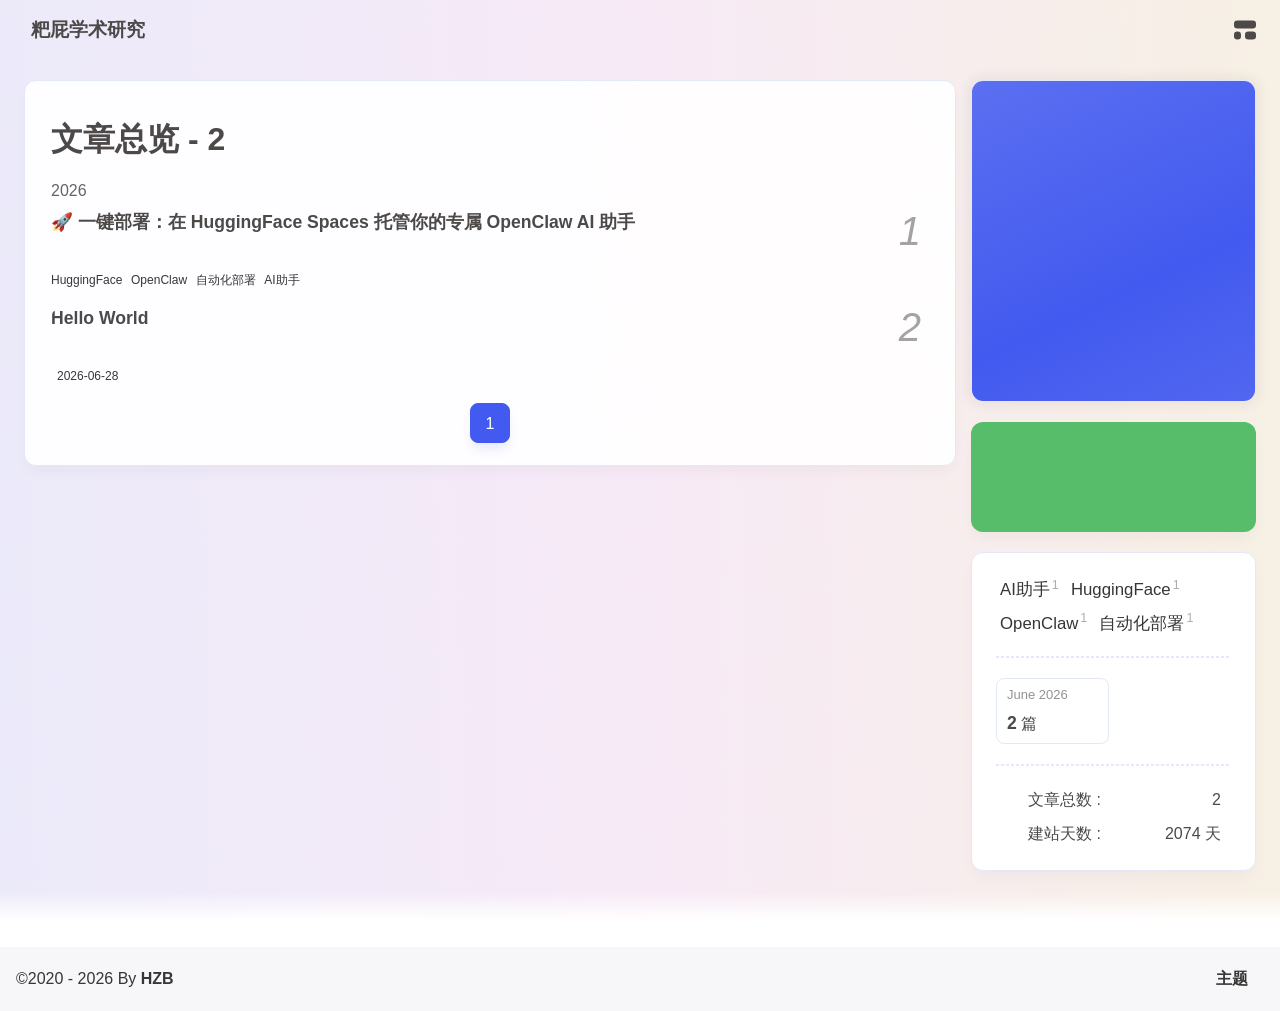
==== commit d51a5511: "Site updated: 2026-06-28 14:08:51" ====
--- a/archives/index.html
+++ b/archives/index.html
@@ -60,7 +60,7 @@
   isHome: false,
   isHighlightShrink: false,
   isToc: false,
-  postUpdate: '2026-06-28 14:05:15',
+  postUpdate: '2026-06-28 14:08:48',
   postMainColor: '',
 }</script><noscript><style type="text/css">
   #nav {
@@ -203,7 +203,7 @@
 if (true) {
   document.addEventListener('pjax:send', () => { preloader.initLoading() })
   document.addEventListener('pjax:complete', () => { preloader.endLoading() })
-}</script><link rel="stylesheet" href="https://cdn.cbd.int/anzhiyu-theme-static@1.1.10/progress_bar/progress_bar.css"/><script async="async" src="https://cdn.cbd.int/pace-js@1.2.4/pace.min.js" data-pace-options="{ &quot;restartOnRequestAfter&quot;:false,&quot;eventLag&quot;:false}"></script><div class="page" id="body-wrap"><header class="not-top-img" id="page-header"><nav id="nav"><div id="nav-group"><span id="blog_name"><a id="site-name" href="/" accesskey="h"><div class="title">粑屁学术研究</div><i class="anzhiyufont anzhiyu-icon-house-chimney"></i></a></span><div class="mask-name-container"><div id="name-container"><a id="page-name" href="javascript:anzhiyu.scrollToDest(0, 500)">PAGE_NAME</a></div></div><div id="menus"></div><div id="nav-right"><div class="nav-button" id="randomPost_button"><a class="site-page" onclick="toRandomPost()" title="Random Post" href="javascript:void(0);"><i class="anzhiyufont anzhiyu-icon-dice"></i></a></div><input id="center-console" type="checkbox"/><label class="widget" for="center-console" title="Console" onclick="anzhiyu.switchConsole();"><i class="left"></i><i class="widget center"></i><i class="widget right"></i></label><div id="console"><div class="console-card-group-reward"><ul class="reward-all console-card"><li class="reward-item"><a href="https://npm.elemecdn.com/anzhiyu-blog@1.1.6/img/post/common/qrcode-weichat.png" target="_blank"><img class="post-qr-code-img" alt="微信" src= "[data-uri]" onerror="this.onerror=null,this.src=&quot;/img/404.jpg&quot;" data-lazy-src="https://npm.elemecdn.com/anzhiyu-blog@1.1.6/img/post/common/qrcode-weichat.png"/></a><div class="post-qr-code-desc">微信</div></li><li class="reward-item"><a href="https://npm.elemecdn.com/anzhiyu-blog@1.1.6/img/post/common/qrcode-alipay.png" target="_blank"><img class="post-qr-code-img" alt="支付宝" src= "[data-uri]" onerror="this.onerror=null,this.src=&quot;/img/404.jpg&quot;" data-lazy-src="https://npm.elemecdn.com/anzhiyu-blog@1.1.6/img/post/common/qrcode-alipay.png"/></a><div class="post-qr-code-desc">支付宝</div></li></ul></div><div class="console-card-group"><div class="console-card-group-left"><div class="console-card" id="card-newest-comments"><div class="card-content"><div class="author-content-item-tips">Interaction</div><span class="author-content-item-title"> 最新评论</span></div><div class="aside-list"><span>正在加载中...</span></div></div></div><div class="console-card-group-right"><div class="console-card tags"><div class="card-content"><div class="author-content-item-tips">Interests</div><span class="author-content-item-title">Find your area of interest</span></div></div><div class="console-card history"><div class="item-headline"><i class="anzhiyufont anzhiyu-icon-box-archiv"></i><span>Articles</span></div><div class="card-archives"><div class="item-headline"><i class="anzhiyufont anzhiyu-icon-archive"></i><span>归档</span></div><ul class="card-archive-list"><li class="card-archive-list-item"><a class="card-archive-list-link" href="/archives/2026/06/"><span class="card-archive-list-date">June 2026</span><div class="card-archive-list-count-group"><span class="card-archive-list-count">1</span><span>篇</span></div></a></li></ul></div><hr/></div></div></div><div class="button-group"><div class="console-btn-item"><a class="darkmode_switchbutton" title="Toggle Display Mode" href="javascript:void(0);"><i class="anzhiyufont anzhiyu-icon-moon"></i></a></div><div class="console-btn-item" id="consoleHideAside" onclick="anzhiyu.hideAsideBtn()" title="Toggle Sidebar"><a class="asideSwitch"><i class="anzhiyufont anzhiyu-icon-arrows-left-right"></i></a></div><div class="console-btn-item" id="consoleMusic" onclick="anzhiyu.musicToggle()" title="Toggle Music"><a class="music-switch"><i class="anzhiyufont anzhiyu-icon-music"></i></a></div></div><div class="console-mask" onclick="anzhiyu.hideConsole()" href="javascript:void(0);"></div></div><div class="nav-button" id="nav-totop"><a class="totopbtn" href="javascript:void(0);"><i class="anzhiyufont anzhiyu-icon-arrow-up"></i><span id="percent" onclick="anzhiyu.scrollToDest(0,500)">0</span></a></div><div id="toggle-menu"><a class="site-page" href="javascript:void(0);" title="Toggle"><i class="anzhiyufont anzhiyu-icon-bars"></i></a></div></div></div></nav></header><main id="blog-container"><div class="layout" id="content-inner"><div id="archive"><div class="article-sort-title">文章总览 - 1</div><div class="article-sort"><div class="article-sort-item year"><span>2026</span></div><div class="article-sort-item no-article-cover"><div class="article-sort-item-info"><a class="article-sort-item-title" href="/2026/06/28/hello-world/" title="Hello World">Hello World</a><span class="article-sort-item-index">1</span><div class="article-meta-wrap"><div class="article-sort-item-time"><i class="anzhiyufont anzhiyu-icon-calendar-alt"></i><time class="post-meta-date-created" datetime="2026-06-28T12:13:54.469Z" title="发表于 2026-06-28 12:13:54">2026-06-28</time></div></div></div></div></div><nav id="pagination"><div class="pagination"><span class="page-number current">1</span></div></nav></div><div class="aside-content" id="aside-content"><div class="card-widget card-info"><div class="card-content"><div class="author-info-avatar"><img class="avatar-img" src= "[data-uri]" onerror="this.onerror=null,this.src=&quot;/img/404.jpg&quot;" data-lazy-src="https://bu.dusays.com/2023/04/27/64496e511b09c.jpg" onerror="this.onerror=null;this.src='/img/friend_404.gif'" alt="avatar"/></div><div class="author-info__description"></div></div></div><div class="card-widget anzhiyu-right-widget" id="card-wechat" onclick="null"><div id="flip-wrapper"><div id="flip-content"><div class="face" style="background: url(https://bu.dusays.com/2023/01/13/63c02edf44033.png) center center / 100% no-repeat"></div><div class="back face" style="background: url(https://bu.dusays.com/2023/05/13/645fa415e8694.png) center center / 100% no-repeat"></div></div></div></div><div class="sticky_layout"><div class="card-widget"><div class="card-archives"><div class="item-headline"><i class="anzhiyufont anzhiyu-icon-archive"></i><span>归档</span></div><ul class="card-archive-list"><li class="card-archive-list-item"><a class="card-archive-list-link" href="/archives/2026/06/"><span class="card-archive-list-date">June 2026</span><div class="card-archive-list-count-group"><span class="card-archive-list-count">1</span><span>篇</span></div></a></li></ul></div><hr/><div class="card-webinfo"><div class="item-headline"><i class="anzhiyufont anzhiyu-icon-chart-line"></i><span>网站资讯</span></div><div class="webinfo"><div class="webinfo-item"><div class="webinfo-item-title"><i class="anzhiyufont anzhiyu-icon-file-lines"></i><div class="item-name">文章总数 :</div></div><div class="item-count">1</div></div><div class="webinfo-item"><div class="webinfo-item-title"><i class="anzhiyufont anzhiyu-icon-stopwatch"></i><div class="item-name">建站天数 :</div></div><div class="item-count" id="runtimeshow" data-publishDate="2021-04-01T00:00:00.000Z"><i class="anzhiyufont anzhiyu-icon-spinner anzhiyu-spin"></i></div></div></div></div></div></div></div></div></main><footer id="footer"><div id="footer-wrap"></div><div id="footer-bar"><div class="footer-bar-links"><div class="footer-bar-left"><div id="footer-bar-tips"><div class="copyright">&copy;2020 - 2026 By <a class="footer-bar-link" href="/" title="HZB" target="_blank">HZB</a></div></div><div id="footer-type-tips"></div></div><div class="footer-bar-right"><a class="footer-bar-link" target="_blank" rel="noopener" href="https://github.com/anzhiyu-c/hexo-theme-anzhiyu" title="主题">主题</a></div></div></div></footer></div><div id="sidebar"><div id="menu-mask"></div><div id="sidebar-menus"><div class="sidebar-site-data site-data is-center"><a href="/archives/" title="archive"><div class="headline">文章</div><div class="length-num">1</div></a><a href="/tags/" title="tag"><div class="headline">标签</div><div class="length-num">0</div></a><a href="/categories/" title="category"><div class="headline">分类</div><div class="length-num">0</div></a></div><span class="sidebar-menu-item-title">功能</span><div class="sidebar-menu-item"><a class="darkmode_switchbutton menu-child" href="javascript:void(0);" title="显示模式"><i class="anzhiyufont anzhiyu-icon-circle-half-stroke"></i><span>显示模式</span></a></div><div class="back-menu-list-groups"><div class="back-menu-list-group"><div class="back-menu-list-title">网页</div><div class="back-menu-list"><a class="back-menu-item" target="_blank" rel="noopener" href="https://hexo.anheyu.com/" title="博客"><img class="back-menu-item-icon" src= "[data-uri]" onerror="this.onerror=null,this.src=&quot;/img/404.jpg&quot;" data-lazy-src="/img/favicon.ico" alt="博客"/><span class="back-menu-item-text">博客</span></a></div></div><div class="back-menu-list-group"><div class="back-menu-list-title">项目</div><div class="back-menu-list"><a class="back-menu-item" target="_blank" rel="noopener" href="https://image.anheyu.com/" title="安知鱼图床"><img class="back-menu-item-icon" src= "[data-uri]" onerror="this.onerror=null,this.src=&quot;/img/404.jpg&quot;" data-lazy-src="https://image.anheyu.com/favicon.ico" alt="安知鱼图床"/><span class="back-menu-item-text">安知鱼图床</span></a></div></div></div><span class="sidebar-menu-item-title">标签</span></div></div><div id="rightside"><div id="rightside-config-hide"><button id="translateLink" type="button" title="简繁转换">繁</button><button id="darkmode" type="button" title="浅色和深色模式转换"><i class="anzhiyufont anzhiyu-icon-circle-half-stroke"></i></button><button id="hide-aside-btn" type="button" title="单栏和双栏切换"><i class="anzhiyufont anzhiyu-icon-arrows-left-right"></i></button></div><div id="rightside-config-show"><button id="rightside-config" type="button" title="设置"><i class="anzhiyufont anzhiyu-icon-gear"></i></button><button id="go-up" type="button" title="回到顶部"><i class="anzhiyufont anzhiyu-icon-arrow-up"></i></button></div></div><div id="nav-music"><a id="nav-music-hoverTips" onclick="anzhiyu.musicToggle()" accesskey="m">播放音乐</a><div id="console-music-bg"></div><meting-js id="8152976493" server="netease" type="playlist" mutex="true" preload="none" theme="var(--anzhiyu-main)" data-lrctype="0" order="random" volume="0.7"></meting-js></div><div id="rightMenu"><div class="rightMenu-group rightMenu-small"><div class="rightMenu-item" id="menu-backward"><i class="anzhiyufont anzhiyu-icon-arrow-left"></i></div><div class="rightMenu-item" id="menu-forward"><i class="anzhiyufont anzhiyu-icon-arrow-right"></i></div><div class="rightMenu-item" id="menu-refresh"><i class="anzhiyufont anzhiyu-icon-arrow-rotate-right" style="font-size: 1rem;"></i></div><div class="rightMenu-item" id="menu-top"><i class="anzhiyufont anzhiyu-icon-arrow-up"></i></div></div><div class="rightMenu-group rightMenu-line rightMenuPlugin"><div class="rightMenu-item" id="menu-copytext"><i class="anzhiyufont anzhiyu-icon-copy"></i><span>复制选中文本</span></div><div class="rightMenu-item" id="menu-pastetext"><i class="anzhiyufont anzhiyu-icon-paste"></i><span>粘贴文本</span></div><a class="rightMenu-item" id="menu-commenttext"><i class="anzhiyufont anzhiyu-icon-comment-medical"></i><span>引用到评论</span></a><div class="rightMenu-item" id="menu-newwindow"><i class="anzhiyufont anzhiyu-icon-window-restore"></i><span>新窗口打开</span></div><div class="rightMenu-item" id="menu-copylink"><i class="anzhiyufont anzhiyu-icon-link"></i><span>复制链接地址</span></div><div class="rightMenu-item" id="menu-copyimg"><i class="anzhiyufont anzhiyu-icon-images"></i><span>复制此图片</span></div><div class="rightMenu-item" id="menu-downloadimg"><i class="anzhiyufont anzhiyu-icon-download"></i><span>下载此图片</span></div><div class="rightMenu-item" id="menu-newwindowimg"><i class="anzhiyufont anzhiyu-icon-window-restore"></i><span>新窗口打开图片</span></div><div class="rightMenu-item" id="menu-search"><i class="anzhiyufont anzhiyu-icon-magnifying-glass"></i><span>站内搜索</span></div><div class="rightMenu-item" id="menu-searchBaidu"><i class="anzhiyufont anzhiyu-icon-magnifying-glass"></i><span>百度搜索</span></div><div class="rightMenu-item" id="menu-music-toggle"><i class="anzhiyufont anzhiyu-icon-play"></i><span>播放音乐</span></div><div class="rightMenu-item" id="menu-music-back"><i class="anzhiyufont anzhiyu-icon-backward"></i><span>切换到上一首</span></div><div class="rightMenu-item" id="menu-music-forward"><i class="anzhiyufont anzhiyu-icon-forward"></i><span>切换到下一首</span></div><div class="rightMenu-item" id="menu-music-playlist" onclick="window.open(&quot;https://y.qq.com/n/ryqq/playlist/8802438608&quot;, &quot;_blank&quot;);" style="display: none;"><i class="anzhiyufont anzhiyu-icon-radio"></i><span>查看所有歌曲</span></div><div class="rightMenu-item" id="menu-music-copyMusicName"><i class="anzhiyufont anzhiyu-icon-copy"></i><span>复制歌名</span></div></div><div class="rightMenu-group rightMenu-line rightMenuOther"><a class="rightMenu-item menu-link" id="menu-randomPost"><i class="anzhiyufont anzhiyu-icon-shuffle"></i><span>随便逛逛</span></a><a class="rightMenu-item menu-link" href="/categories/"><i class="anzhiyufont anzhiyu-icon-cube"></i><span>博客分类</span></a><a class="rightMenu-item menu-link" href="/tags/"><i class="anzhiyufont anzhiyu-icon-tags"></i><span>文章标签</span></a></div><div class="rightMenu-group rightMenu-line rightMenuOther"><a class="rightMenu-item" id="menu-copy" href="javascript:void(0);"><i class="anzhiyufont anzhiyu-icon-copy"></i><span>复制地址</span></a><a class="rightMenu-item" id="menu-commentBarrage" href="javascript:void(0);"><i class="anzhiyufont anzhiyu-icon-message"></i><span class="menu-commentBarrage-text">关闭热评</span></a><a class="rightMenu-item" id="menu-darkmode" href="javascript:void(0);"><i class="anzhiyufont anzhiyu-icon-circle-half-stroke"></i><span class="menu-darkmode-text">深色模式</span></a><a class="rightMenu-item" id="menu-translate" href="javascript:void(0);"><i class="anzhiyufont anzhiyu-icon-language"></i><span>轉為繁體</span></a></div></div><div id="rightmenu-mask"></div><div><script src="/js/utils.js"></script><script src="/js/main.js"></script><script src="/js/tw_cn.js"></script><script src="https://cdn.cbd.int/@fancyapps/ui@6.1.6/dist/fancybox/fancybox.umd.js"></script><script src="https://cdn.cbd.int/instant.page@5.2.0/instantpage.js" type="module"></script><script src="https://cdn.cbd.int/vanilla-lazyload@19.1.3/dist/lazyload.iife.min.js"></script><script src="https://cdn.cbd.int/node-snackbar@0.1.16/dist/snackbar.min.js"></script><canvas id="universe"></canvas><script async src="https://npm.elemecdn.com/anzhiyu-theme-static@1.0.0/dark/dark.js"></script><script>// 消除控制台打印
+}</script><link rel="stylesheet" href="https://cdn.cbd.int/anzhiyu-theme-static@1.1.10/progress_bar/progress_bar.css"/><script async="async" src="https://cdn.cbd.int/pace-js@1.2.4/pace.min.js" data-pace-options="{ &quot;restartOnRequestAfter&quot;:false,&quot;eventLag&quot;:false}"></script><div class="page" id="body-wrap"><header class="not-top-img" id="page-header"><nav id="nav"><div id="nav-group"><span id="blog_name"><a id="site-name" href="/" accesskey="h"><div class="title">粑屁学术研究</div><i class="anzhiyufont anzhiyu-icon-house-chimney"></i></a></span><div class="mask-name-container"><div id="name-container"><a id="page-name" href="javascript:anzhiyu.scrollToDest(0, 500)">PAGE_NAME</a></div></div><div id="menus"></div><div id="nav-right"><div class="nav-button" id="randomPost_button"><a class="site-page" onclick="toRandomPost()" title="Random Post" href="javascript:void(0);"><i class="anzhiyufont anzhiyu-icon-dice"></i></a></div><input id="center-console" type="checkbox"/><label class="widget" for="center-console" title="Console" onclick="anzhiyu.switchConsole();"><i class="left"></i><i class="widget center"></i><i class="widget right"></i></label><div id="console"><div class="console-card-group-reward"><ul class="reward-all console-card"><li class="reward-item"><a href="https://npm.elemecdn.com/anzhiyu-blog@1.1.6/img/post/common/qrcode-weichat.png" target="_blank"><img class="post-qr-code-img" alt="微信" src= "[data-uri]" onerror="this.onerror=null,this.src=&quot;/img/404.jpg&quot;" data-lazy-src="https://npm.elemecdn.com/anzhiyu-blog@1.1.6/img/post/common/qrcode-weichat.png"/></a><div class="post-qr-code-desc">微信</div></li><li class="reward-item"><a href="https://npm.elemecdn.com/anzhiyu-blog@1.1.6/img/post/common/qrcode-alipay.png" target="_blank"><img class="post-qr-code-img" alt="支付宝" src= "[data-uri]" onerror="this.onerror=null,this.src=&quot;/img/404.jpg&quot;" data-lazy-src="https://npm.elemecdn.com/anzhiyu-blog@1.1.6/img/post/common/qrcode-alipay.png"/></a><div class="post-qr-code-desc">支付宝</div></li></ul></div><div class="console-card-group"><div class="console-card-group-left"><div class="console-card" id="card-newest-comments"><div class="card-content"><div class="author-content-item-tips">Interaction</div><span class="author-content-item-title"> 最新评论</span></div><div class="aside-list"><span>正在加载中...</span></div></div></div><div class="console-card-group-right"><div class="console-card tags"><div class="card-content"><div class="author-content-item-tips">Interests</div><span class="author-content-item-title">Find your area of interest</span><div class="card-tags"><div class="item-headline"></div><div class="card-tag-cloud"><a href="/tags/AI%E5%8A%A9%E6%89%8B/" style="font-size: 1.05rem;">AI助手<sup>1</sup></a><a href="/tags/HuggingFace/" style="font-size: 1.05rem;">HuggingFace<sup>1</sup></a><a href="/tags/OpenClaw/" style="font-size: 1.05rem;">OpenClaw<sup>1</sup></a><a href="/tags/%E8%87%AA%E5%8A%A8%E5%8C%96%E9%83%A8%E7%BD%B2/" style="font-size: 1.05rem;">自动化部署<sup>1</sup></a></div></div><hr/></div></div><div class="console-card history"><div class="item-headline"><i class="anzhiyufont anzhiyu-icon-box-archiv"></i><span>Articles</span></div><div class="card-archives"><div class="item-headline"><i class="anzhiyufont anzhiyu-icon-archive"></i><span>归档</span></div><ul class="card-archive-list"><li class="card-archive-list-item"><a class="card-archive-list-link" href="/archives/2026/06/"><span class="card-archive-list-date">June 2026</span><div class="card-archive-list-count-group"><span class="card-archive-list-count">2</span><span>篇</span></div></a></li></ul></div><hr/></div></div></div><div class="button-group"><div class="console-btn-item"><a class="darkmode_switchbutton" title="Toggle Display Mode" href="javascript:void(0);"><i class="anzhiyufont anzhiyu-icon-moon"></i></a></div><div class="console-btn-item" id="consoleHideAside" onclick="anzhiyu.hideAsideBtn()" title="Toggle Sidebar"><a class="asideSwitch"><i class="anzhiyufont anzhiyu-icon-arrows-left-right"></i></a></div><div class="console-btn-item" id="consoleMusic" onclick="anzhiyu.musicToggle()" title="Toggle Music"><a class="music-switch"><i class="anzhiyufont anzhiyu-icon-music"></i></a></div></div><div class="console-mask" onclick="anzhiyu.hideConsole()" href="javascript:void(0);"></div></div><div class="nav-button" id="nav-totop"><a class="totopbtn" href="javascript:void(0);"><i class="anzhiyufont anzhiyu-icon-arrow-up"></i><span id="percent" onclick="anzhiyu.scrollToDest(0,500)">0</span></a></div><div id="toggle-menu"><a class="site-page" href="javascript:void(0);" title="Toggle"><i class="anzhiyufont anzhiyu-icon-bars"></i></a></div></div></div></nav></header><main id="blog-container"><div class="layout" id="content-inner"><div id="archive"><div class="article-sort-title">文章总览 - 2</div><div class="article-sort"><div class="article-sort-item year"><span>2026</span></div><div class="article-sort-item no-article-cover"><div class="article-sort-item-info"><a class="article-sort-item-title" href="/2026/06/28/huggingface-spaces-deploy/" title="🚀 一键部署：在 HuggingFace Spaces 托管你的专属 OpenClaw AI 助手">🚀 一键部署：在 HuggingFace Spaces 托管你的专属 OpenClaw AI 助手</a><span class="article-sort-item-index">1</span><div class="article-meta-wrap"><span class="article-sort-item-tags"><a class="article-meta__tags" href="/tags/HuggingFace/" tabindex="-1"> <span> <i class="anzhiyufont anzhiyu-icon-hashtag"></i>HuggingFace</span></a><a class="article-meta__tags" href="/tags/OpenClaw/" tabindex="-1"> <span> <i class="anzhiyufont anzhiyu-icon-hashtag"></i>OpenClaw</span></a><a class="article-meta__tags" href="/tags/%E8%87%AA%E5%8A%A8%E5%8C%96%E9%83%A8%E7%BD%B2/" tabindex="-1"> <span> <i class="anzhiyufont anzhiyu-icon-hashtag"></i>自动化部署</span></a><a class="article-meta__tags" href="/tags/AI%E5%8A%A9%E6%89%8B/" tabindex="-1"> <span> <i class="anzhiyufont anzhiyu-icon-hashtag"></i>AI助手</span></a></span><div class="article-sort-item-time"><i class="anzhiyufont anzhiyu-icon-calendar-alt"></i><time class="post-meta-date-created" datetime="2026-06-28T14:10:00.000Z" title="发表于 2026-06-28 14:10:00">2026-06-28</time></div></div></div></div><div class="article-sort-item no-article-cover"><div class="article-sort-item-info"><a class="article-sort-item-title" href="/2026/06/28/hello-world/" title="Hello World">Hello World</a><span class="article-sort-item-index">2</span><div class="article-meta-wrap"><div class="article-sort-item-time"><i class="anzhiyufont anzhiyu-icon-calendar-alt"></i><time class="post-meta-date-created" datetime="2026-06-28T12:13:54.469Z" title="发表于 2026-06-28 12:13:54">2026-06-28</time></div></div></div></div></div><nav id="pagination"><div class="pagination"><span class="page-number current">1</span></div></nav></div><div class="aside-content" id="aside-content"><div class="card-widget card-info"><div class="card-content"><div class="author-info-avatar"><img class="avatar-img" src= "[data-uri]" onerror="this.onerror=null,this.src=&quot;/img/404.jpg&quot;" data-lazy-src="https://bu.dusays.com/2023/04/27/64496e511b09c.jpg" onerror="this.onerror=null;this.src='/img/friend_404.gif'" alt="avatar"/></div><div class="author-info__description"></div></div></div><div class="card-widget anzhiyu-right-widget" id="card-wechat" onclick="null"><div id="flip-wrapper"><div id="flip-content"><div class="face" style="background: url(https://bu.dusays.com/2023/01/13/63c02edf44033.png) center center / 100% no-repeat"></div><div class="back face" style="background: url(https://bu.dusays.com/2023/05/13/645fa415e8694.png) center center / 100% no-repeat"></div></div></div></div><div class="sticky_layout"><div class="card-widget"><div class="card-tags"><div class="item-headline"></div><div class="card-tag-cloud"><a href="/tags/AI%E5%8A%A9%E6%89%8B/" style="font-size: 1.05rem;">AI助手<sup>1</sup></a><a href="/tags/HuggingFace/" style="font-size: 1.05rem;">HuggingFace<sup>1</sup></a><a href="/tags/OpenClaw/" style="font-size: 1.05rem;">OpenClaw<sup>1</sup></a><a href="/tags/%E8%87%AA%E5%8A%A8%E5%8C%96%E9%83%A8%E7%BD%B2/" style="font-size: 1.05rem;">自动化部署<sup>1</sup></a></div></div><hr/><div class="card-archives"><div class="item-headline"><i class="anzhiyufont anzhiyu-icon-archive"></i><span>归档</span></div><ul class="card-archive-list"><li class="card-archive-list-item"><a class="card-archive-list-link" href="/archives/2026/06/"><span class="card-archive-list-date">June 2026</span><div class="card-archive-list-count-group"><span class="card-archive-list-count">2</span><span>篇</span></div></a></li></ul></div><hr/><div class="card-webinfo"><div class="item-headline"><i class="anzhiyufont anzhiyu-icon-chart-line"></i><span>网站资讯</span></div><div class="webinfo"><div class="webinfo-item"><div class="webinfo-item-title"><i class="anzhiyufont anzhiyu-icon-file-lines"></i><div class="item-name">文章总数 :</div></div><div class="item-count">2</div></div><div class="webinfo-item"><div class="webinfo-item-title"><i class="anzhiyufont anzhiyu-icon-stopwatch"></i><div class="item-name">建站天数 :</div></div><div class="item-count" id="runtimeshow" data-publishDate="2021-04-01T00:00:00.000Z"><i class="anzhiyufont anzhiyu-icon-spinner anzhiyu-spin"></i></div></div></div></div></div></div></div></div></main><footer id="footer"><div id="footer-wrap"></div><div id="footer-bar"><div class="footer-bar-links"><div class="footer-bar-left"><div id="footer-bar-tips"><div class="copyright">&copy;2020 - 2026 By <a class="footer-bar-link" href="/" title="HZB" target="_blank">HZB</a></div></div><div id="footer-type-tips"></div></div><div class="footer-bar-right"><a class="footer-bar-link" target="_blank" rel="noopener" href="https://github.com/anzhiyu-c/hexo-theme-anzhiyu" title="主题">主题</a></div></div></div></footer></div><div id="sidebar"><div id="menu-mask"></div><div id="sidebar-menus"><div class="sidebar-site-data site-data is-center"><a href="/archives/" title="archive"><div class="headline">文章</div><div class="length-num">2</div></a><a href="/tags/" title="tag"><div class="headline">标签</div><div class="length-num">4</div></a><a href="/categories/" title="category"><div class="headline">分类</div><div class="length-num">1</div></a></div><span class="sidebar-menu-item-title">功能</span><div class="sidebar-menu-item"><a class="darkmode_switchbutton menu-child" href="javascript:void(0);" title="显示模式"><i class="anzhiyufont anzhiyu-icon-circle-half-stroke"></i><span>显示模式</span></a></div><div class="back-menu-list-groups"><div class="back-menu-list-group"><div class="back-menu-list-title">网页</div><div class="back-menu-list"><a class="back-menu-item" target="_blank" rel="noopener" href="https://hexo.anheyu.com/" title="博客"><img class="back-menu-item-icon" src= "[data-uri]" onerror="this.onerror=null,this.src=&quot;/img/404.jpg&quot;" data-lazy-src="/img/favicon.ico" alt="博客"/><span class="back-menu-item-text">博客</span></a></div></div><div class="back-menu-list-group"><div class="back-menu-list-title">项目</div><div class="back-menu-list"><a class="back-menu-item" target="_blank" rel="noopener" href="https://image.anheyu.com/" title="安知鱼图床"><img class="back-menu-item-icon" src= "[data-uri]" onerror="this.onerror=null,this.src=&quot;/img/404.jpg&quot;" data-lazy-src="https://image.anheyu.com/favicon.ico" alt="安知鱼图床"/><span class="back-menu-item-text">安知鱼图床</span></a></div></div></div><span class="sidebar-menu-item-title">标签</span><div class="card-tags"><div class="item-headline"></div><div class="card-tag-cloud"><a href="/tags/AI%E5%8A%A9%E6%89%8B/" style="font-size: 0.88rem;">AI助手<sup>1</sup></a><a href="/tags/HuggingFace/" style="font-size: 0.88rem;">HuggingFace<sup>1</sup></a><a href="/tags/OpenClaw/" style="font-size: 0.88rem;">OpenClaw<sup>1</sup></a><a href="/tags/%E8%87%AA%E5%8A%A8%E5%8C%96%E9%83%A8%E7%BD%B2/" style="font-size: 0.88rem;">自动化部署<sup>1</sup></a></div></div><hr/></div></div><div id="rightside"><div id="rightside-config-hide"><button id="translateLink" type="button" title="简繁转换">繁</button><button id="darkmode" type="button" title="浅色和深色模式转换"><i class="anzhiyufont anzhiyu-icon-circle-half-stroke"></i></button><button id="hide-aside-btn" type="button" title="单栏和双栏切换"><i class="anzhiyufont anzhiyu-icon-arrows-left-right"></i></button></div><div id="rightside-config-show"><button id="rightside-config" type="button" title="设置"><i class="anzhiyufont anzhiyu-icon-gear"></i></button><button id="go-up" type="button" title="回到顶部"><i class="anzhiyufont anzhiyu-icon-arrow-up"></i></button></div></div><div id="nav-music"><a id="nav-music-hoverTips" onclick="anzhiyu.musicToggle()" accesskey="m">播放音乐</a><div id="console-music-bg"></div><meting-js id="8152976493" server="netease" type="playlist" mutex="true" preload="none" theme="var(--anzhiyu-main)" data-lrctype="0" order="random" volume="0.7"></meting-js></div><div id="rightMenu"><div class="rightMenu-group rightMenu-small"><div class="rightMenu-item" id="menu-backward"><i class="anzhiyufont anzhiyu-icon-arrow-left"></i></div><div class="rightMenu-item" id="menu-forward"><i class="anzhiyufont anzhiyu-icon-arrow-right"></i></div><div class="rightMenu-item" id="menu-refresh"><i class="anzhiyufont anzhiyu-icon-arrow-rotate-right" style="font-size: 1rem;"></i></div><div class="rightMenu-item" id="menu-top"><i class="anzhiyufont anzhiyu-icon-arrow-up"></i></div></div><div class="rightMenu-group rightMenu-line rightMenuPlugin"><div class="rightMenu-item" id="menu-copytext"><i class="anzhiyufont anzhiyu-icon-copy"></i><span>复制选中文本</span></div><div class="rightMenu-item" id="menu-pastetext"><i class="anzhiyufont anzhiyu-icon-paste"></i><span>粘贴文本</span></div><a class="rightMenu-item" id="menu-commenttext"><i class="anzhiyufont anzhiyu-icon-comment-medical"></i><span>引用到评论</span></a><div class="rightMenu-item" id="menu-newwindow"><i class="anzhiyufont anzhiyu-icon-window-restore"></i><span>新窗口打开</span></div><div class="rightMenu-item" id="menu-copylink"><i class="anzhiyufont anzhiyu-icon-link"></i><span>复制链接地址</span></div><div class="rightMenu-item" id="menu-copyimg"><i class="anzhiyufont anzhiyu-icon-images"></i><span>复制此图片</span></div><div class="rightMenu-item" id="menu-downloadimg"><i class="anzhiyufont anzhiyu-icon-download"></i><span>下载此图片</span></div><div class="rightMenu-item" id="menu-newwindowimg"><i class="anzhiyufont anzhiyu-icon-window-restore"></i><span>新窗口打开图片</span></div><div class="rightMenu-item" id="menu-search"><i class="anzhiyufont anzhiyu-icon-magnifying-glass"></i><span>站内搜索</span></div><div class="rightMenu-item" id="menu-searchBaidu"><i class="anzhiyufont anzhiyu-icon-magnifying-glass"></i><span>百度搜索</span></div><div class="rightMenu-item" id="menu-music-toggle"><i class="anzhiyufont anzhiyu-icon-play"></i><span>播放音乐</span></div><div class="rightMenu-item" id="menu-music-back"><i class="anzhiyufont anzhiyu-icon-backward"></i><span>切换到上一首</span></div><div class="rightMenu-item" id="menu-music-forward"><i class="anzhiyufont anzhiyu-icon-forward"></i><span>切换到下一首</span></div><div class="rightMenu-item" id="menu-music-playlist" onclick="window.open(&quot;https://y.qq.com/n/ryqq/playlist/8802438608&quot;, &quot;_blank&quot;);" style="display: none;"><i class="anzhiyufont anzhiyu-icon-radio"></i><span>查看所有歌曲</span></div><div class="rightMenu-item" id="menu-music-copyMusicName"><i class="anzhiyufont anzhiyu-icon-copy"></i><span>复制歌名</span></div></div><div class="rightMenu-group rightMenu-line rightMenuOther"><a class="rightMenu-item menu-link" id="menu-randomPost"><i class="anzhiyufont anzhiyu-icon-shuffle"></i><span>随便逛逛</span></a><a class="rightMenu-item menu-link" href="/categories/"><i class="anzhiyufont anzhiyu-icon-cube"></i><span>博客分类</span></a><a class="rightMenu-item menu-link" href="/tags/"><i class="anzhiyufont anzhiyu-icon-tags"></i><span>文章标签</span></a></div><div class="rightMenu-group rightMenu-line rightMenuOther"><a class="rightMenu-item" id="menu-copy" href="javascript:void(0);"><i class="anzhiyufont anzhiyu-icon-copy"></i><span>复制地址</span></a><a class="rightMenu-item" id="menu-commentBarrage" href="javascript:void(0);"><i class="anzhiyufont anzhiyu-icon-message"></i><span class="menu-commentBarrage-text">关闭热评</span></a><a class="rightMenu-item" id="menu-darkmode" href="javascript:void(0);"><i class="anzhiyufont anzhiyu-icon-circle-half-stroke"></i><span class="menu-darkmode-text">深色模式</span></a><a class="rightMenu-item" id="menu-translate" href="javascript:void(0);"><i class="anzhiyufont anzhiyu-icon-language"></i><span>轉為繁體</span></a></div></div><div id="rightmenu-mask"></div><div><script src="/js/utils.js"></script><script src="/js/main.js"></script><script src="/js/tw_cn.js"></script><script src="https://cdn.cbd.int/@fancyapps/ui@6.1.6/dist/fancybox/fancybox.umd.js"></script><script src="https://cdn.cbd.int/instant.page@5.2.0/instantpage.js" type="module"></script><script src="https://cdn.cbd.int/vanilla-lazyload@19.1.3/dist/lazyload.iife.min.js"></script><script src="https://cdn.cbd.int/node-snackbar@0.1.16/dist/snackbar.min.js"></script><canvas id="universe"></canvas><script async src="https://npm.elemecdn.com/anzhiyu-theme-static@1.0.0/dark/dark.js"></script><script>// 消除控制台打印
 var HoldLog = console.log;
 console.log = function () {};
 let now1 = new Date();
